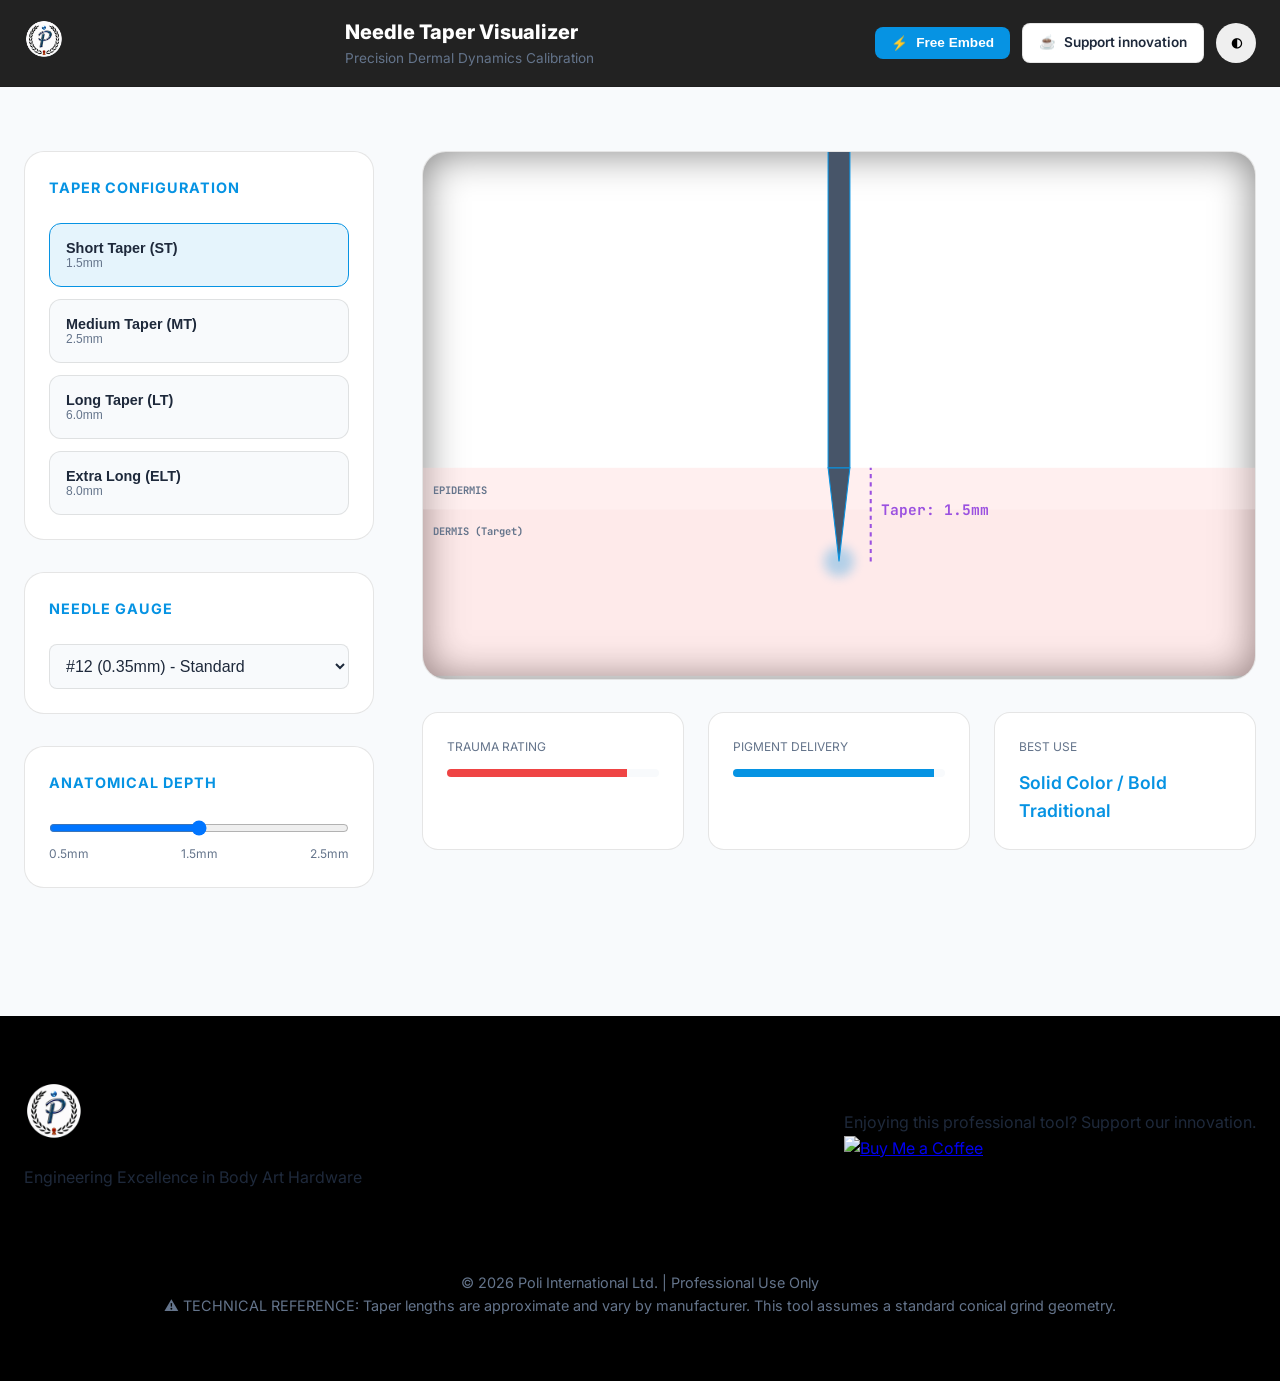
==== index.html @ 3ac4c4e5 "Initialize Needle Taper Visualizer tool" ====
<!DOCTYPE html>
<html lang="en">
<head>
    <meta charset="UTF-8">
    <meta name="viewport" content="width=device-width, initial-scale=1.0">
    <title>Interactive Tattoo Needle Taper Visualizer | Poli International</title>
    <meta name="description" content="Professional needle taper visualizer for tattoo artists. Compare short, medium, and long tapers and understand their impact on dermal tissue.">
    <link rel="stylesheet" href="css/style.css">
    <link rel="preconnect" href="https://fonts.googleapis.com">
    <link rel="preconnect" href="https://fonts.gstatic.com" crossorigin>
    <link href="https://fonts.googleapis.com/css2?family=Inter:wght@400;600;800&family=JetBrains+Mono:wght@400;700&display=swap" rel="stylesheet">
    
    <!-- IFRAME CONTENT HIDER -->
    <script>
    (function() {
        'use strict';
        if (window.self !== window.top) {
            var style = document.createElement('style');
            style.textContent = `
                header, footer, .site-header, .site-footer, .breadcrumb-nav, 
                .tool-discovery-map, .more-tools-section, .feedback-section, 
                .related-tools-section, .geo-summary-block, .share-card, 
                .need-support-card, .explore-all-card, #dark-toggle, 
                .poli-footer, .poli-global-footer, .tool-standard-breadcrumbs,
                .feedback-form-section, .email-section, .geo-authority-block { 
                    display: none !important; 
                    visibility: hidden !important; 
                    height: 0 !important;
                    overflow: hidden !important;
                } 
                body { padding: 0 !important; margin: 0 !important; background: transparent !important; }
            `;
            document.head.appendChild(style);
        }
    })();
    </script>
</head>
<body class="dark-mode">

    <!-- STANDARD HEADER -->
    <header class="site-header">
        <div class="container site-header__container">
            <div class="site-header__logo-container">
                <img src="images/Poli-International-Co.webp" alt="Poli International" class="site-header__logo">
            </div>
            <div class="site-header__title-group">
                <h2 class="site-header__title">Needle Taper Visualizer</h2>
                <p class="site-header__subtitle">Precision Dermal Dynamics Calibration</p>
            </div>
            <div class="site-header__actions">
                <button id="embedBtn" class="btn btn--primary btn--small">
                    <span class="embed-icon">⚡</span>
                    <span class="embed-text">Free Embed</span>
                </button>
                <a href='https://ko-fi.com/patrickkofi' target='_blank' class="btn btn--secondary btn--small kofi-button">
                    <span class="kofi-icon">☕</span>
                    <span class="kofi-text">Support innovation</span>
                </a>
                <button id="darkModeToggle" class="btn btn--icon" aria-label="Toggle dark mode">
                    <span class="dark-mode-icon">◐</span>
                </button>
            </div>
        </div>
    </header>

    <main class="taper-engine">
        <div class="container">
            <div class="taper-layout">
                <!-- Control Panel -->
                <aside class="control-panel">
                    <div class="control-section">
                        <h3>Taper Configuration</h3>
                        <div class="taper-selector">
                            <button class="taper-btn active" data-taper="short">
                                <span class="taper-label">Short Taper (ST)</span>
                                <span class="taper-val">1.5mm</span>
                            </button>
                            <button class="taper-btn" data-taper="medium">
                                <span class="taper-label">Medium Taper (MT)</span>
                                <span class="taper-val">2.5mm</span>
                            </button>
                            <button class="taper-btn" data-taper="long">
                                <span class="taper-label">Long Taper (LT)</span>
                                <span class="taper-val">6.0mm</span>
                            </button>
                            <button class="taper-btn" data-taper="extra">
                                <span class="taper-label">Extra Long (ELT)</span>
                                <span class="taper-val">8.0mm</span>
                            </button>
                        </div>
                    </div>

                    <div class="control-section">
                        <h3>Needle Gauge</h3>
                        <select id="needle-gauge" class="form-select">
                            <option value="0.25">#08 (0.25mm) - Bugpin</option>
                            <option value="0.30">#10 (0.30mm) - Double Zero</option>
                            <option value="0.35" selected>#12 (0.35mm) - Standard</option>
                        </select>
                    </div>

                    <div class="control-section">
                        <h3>Anatomical Depth</h3>
                        <input type="range" id="penetration-depth" min="0.5" max="2.5" step="0.1" value="1.5" class="range-input">
                        <div class="range-labels">
                            <span>0.5mm</span>
                            <span id="depth-val">1.5mm</span>
                            <span>2.5mm</span>
                        </div>
                    </div>
                </aside>

                <!-- Visualization Area -->
                <section class="visualizer-stage">
                    <div class="canvas-container">
                        <svg id="taper-svg" viewBox="0 0 800 500" preserveAspectRatio="xMidYMid meet">
                            <!-- Skin Layers -->
                            <rect class="skin-epidermis" x="0" y="300" width="800" height="40"></rect>
                            <rect class="skin-dermis" x="0" y="340" width="800" height="160"></rect>
                            
                            <text x="10" y="325" class="layer-label">EPIDERMIS</text>
                            <text x="10" y="365" class="layer-label">DERMIS (Target)</text>

                            <!-- Needle Geometry -->
                            <g id="needle-group">
                                <path id="needle-taper" class="needle-outline" d=""></path>
                                <rect id="needle-shaft" class="needle-outline" x="380" y="-500" width="40" height="500"></rect>
                                
                                <!-- Impact Zone -->
                                <circle id="impact-glow" cx="400" cy="300" r="10" class="impact-glow"></circle>
                            </g>

                            <!-- Measurements -->
                            <line id="taper-measure" x1="430" y="0" x2="430" y1="0" y2="0" class="measure-line"></line>
                            <text id="taper-measure-text" x="440" y="0" class="measure-text">Taper: 3.5mm</text>
                        </svg>
                    </div>

                    <div class="analysis-grid">
                        <div class="analysis-card">
                            <span class="analysis-label">Trauma Rating</span>
                            <div class="rating-bar">
                                <div id="trauma-fill" class="rating-fill trauma-high" style="width: 80%"></div>
                            </div>
                            <span id="trauma-text" class="analysis-val">Significant Impact</span>
                        </div>
                        <div class="analysis-card">
                            <span class="analysis-label">Pigment Delivery</span>
                            <div class="rating-bar">
                                <div id="ink-fill" class="rating-fill ink-optimal" style="width: 90%"></div>
                            </div>
                            <span id="ink-text" class="analysis-val">Maximum Saturation</span>
                        </div>
                        <div class="analysis-card">
                            <span class="analysis-label">Best Use</span>
                            <span id="best-use-text" class="analysis-val-text">Solid Color / Traditional</span>
                        </div>
                    </div>
                </section>
            </div>
        </div>
    </main>

    <!-- STANDARD FOOTER -->
    <footer class="site-footer">
        <div class="container">
            <div class="site-footer__content">
                <div class="site-footer__brand">
                    <img src="images/Poli-International-Co.webp" alt="Poli International" class="site-footer__logo">
                    <p class="site-footer__tagline">Engineering Excellence in Body Art Hardware</p>
                </div>
                <div class="site-footer__support">
                    <p class="support-text">Enjoying this professional tool? Support our innovation.</p>
                    <a href="https://ko-fi.com/patrickkofi" target="_blank">
                        <img src="https://storage.ko-fi.com/cdn/kofi6.png?v=6" alt="Buy Me a Coffee" height="50">
                    </a>
                </div>
            </div>
            <div class="site-footer__bottom">
                <p class="copyright">© 2026 Poli International Ltd. | Professional Use Only</p>
                <p class="disclaimer">⚠️ TECHNICAL REFERENCE: Taper lengths are approximate and vary by manufacturer. This tool assumes a standard conical grind geometry.</p>
            </div>
        </div>
    </footer>

    <!-- EMBED MODAL -->
    <div id="embedModal" class="modal" style="display: none;">
        <div class="modal-content">
            <div class="modal-header">
                <h2 class="modal-title">🎁 Use This Tool FREE on Your Website!</h2>
                <span class="modal-close" id="modalClose">&times;</span>
            </div>
            <div class="modal-body">
                <p class="modal-description">Embed this professional needle taper visualizer on your studio site - completely free!</p>

                <div class="modal-section">
                    <h3 class="modal-section-title">📋 Copy Embed Code</h3>
                    <div class="code-container">
                        <textarea id="embedCode" class="embed-code-textarea" readonly></textarea>
                        <button id="copyEmbedCode" class="btn btn--primary btn--small">📋 Copy Code</button>
                    </div>
                </div>

                <div class="modal-section">
                    <h3 class="modal-section-title">💾 Download or Explore</h3>
                    <div class="btn-group">
                        <a href="embed.html" download class="btn btn--secondary">⬇️ Download HTML</a>
                        <a href="https://poliinternational.com/tools" target="_blank" class="btn btn--primary">🔗 More Free Tools</a>
                    </div>
                </div>

                <div class="modal-section">
                    <h3 class="modal-section-title">🔔 Get Notified of New Tools!</h3>
                    <form id="modal-email-form" class="email-form" data-location="modal">
                        <div class="email-input-group">
                            <input type="email" class="email-input" placeholder="Your email address" required>
                            <button type="submit" class="btn btn--primary">Subscribe</button>
                        </div>
                    </form>
                </div>
            </div>
        </div>
    </div>

    <script src="js/database.js"></script>
    <script src="js/main.js"></script>
    <script src="js/common.js"></script>
</body>
</html>
---- css/style.css ----
:root {
    --primary-color: #0693e3;
    --secondary-color: #9b51e0;
    --bg-dark: #0a0a0a;
    --bg-card: #161616;
    --text-primary: #ffffff;
    --text-secondary: #888888;
    --border-color: rgba(255, 255, 255, 0.1);
    --border-radius: 12px;
    --needle-color: #e2e8f0;
}

body.light-mode {
    --bg-dark: #f8fafc;
    --bg-card: #ffffff;
    --text-primary: #1e293b;
    --text-secondary: #64748b;
    --border-color: rgba(0, 0, 0, 0.1);
    --needle-color: #475569;
}

* { box-sizing: border-box; margin: 0; padding: 0; }

body {
    font-family: 'Inter', sans-serif;
    background-color: var(--bg-dark);
    color: var(--text-primary);
    line-height: 1.6;
    transition: all 0.3s;
}

.container { max-width: 1300px; margin: 0 auto; padding: 0 1.5rem; }

/* Header */
.site-header { background: rgba(10, 10, 10, 0.9); backdrop-filter: blur(10px); border-bottom: 1px solid var(--border-color); padding: 1rem 0; position: sticky; top: 0; z-index: 100; }
.site-header__container { display: flex; justify-content: space-between; align-items: center; }
.site-header__logo { height: 40px; }
.site-header__title { font-size: 1.25rem; font-weight: 800; color: #fff; }
.site-header__subtitle { font-size: 0.85rem; color: var(--text-secondary); }
.site-header__actions { display: flex; gap: 0.75rem; align-items: center; }

/* Buttons */
.btn { padding: 0.5rem 1rem; border-radius: 8px; font-weight: 600; cursor: pointer; border: none; display: inline-flex; align-items: center; gap: 0.5rem; transition: all 0.2s; text-decoration: none; }
.btn:hover { transform: translateY(-2px); }
.btn--primary { background: var(--primary-color); color: #fff; }
.btn--secondary { background: var(--bg-card); color: var(--text-primary); border: 1px solid var(--border-color); }
.btn--small { font-size: 0.85rem; }
.btn--icon { width: 40px; height: 40px; justify-content: center; border-radius: 50%; }

/* Taper Layout */
.taper-engine { padding: 4rem 0; }
.taper-layout { display: grid; grid-template-columns: 350px 1fr; gap: 3rem; }

.control-panel { display: flex; flex-direction: column; gap: 2rem; }
.control-section { background: var(--bg-card); padding: 1.5rem; border-radius: 20px; border: 1px solid var(--border-color); }
.control-section h3 { font-size: 0.9rem; text-transform: uppercase; letter-spacing: 1px; color: var(--primary-color); margin-bottom: 1.5rem; }

.taper-selector { display: grid; grid-template-columns: 1fr; gap: 0.75rem; }
.taper-btn { padding: 1rem; background: var(--bg-dark); border: 1px solid var(--border-color); border-radius: 12px; color: var(--text-primary); cursor: pointer; text-align: left; display: flex; flex-direction: column; transition: all 0.2s; }
.taper-btn.active { border-color: var(--primary-color); background: rgba(6, 147, 227, 0.1); }
.taper-label { font-weight: 700; font-size: 0.9rem; }
.taper-val { font-size: 0.75rem; color: var(--text-secondary); }

.form-select { width: 100%; padding: 0.75rem; background: var(--bg-dark); border: 1px solid var(--border-color); border-radius: 8px; color: var(--text-primary); font-size: 1rem; }

.range-input { width: 100%; margin-bottom: 0.5rem; cursor: pointer; }
.range-labels { display: flex; justify-content: space-between; font-size: 0.75rem; color: var(--text-secondary); }

/* Visualizer Stage */
.visualizer-stage { display: flex; flex-direction: column; gap: 2rem; }
.canvas-container { background: var(--bg-card); border-radius: 24px; border: 1px solid var(--border-color); overflow: hidden; position: relative; min-height: 500px; box-shadow: inset 0 0 40px rgba(0,0,0,0.5); }

#taper-svg { width: 100%; height: 100%; }

.skin-epidermis { fill: #fecaca; opacity: 0.3; }
.skin-dermis { fill: #f87171; opacity: 0.15; }
.layer-label { font-family: 'JetBrains Mono', monospace; font-size: 10px; fill: var(--text-secondary); font-weight: 700; }

.needle-outline { fill: var(--needle-color); stroke: var(--primary-color); stroke-width: 1; transition: all 0.5s cubic-bezier(0.4, 0, 0.2, 1); }
.impact-glow { fill: var(--primary-color); opacity: 0.3; filter: blur(5px); }

.measure-line { stroke: var(--secondary-color); stroke-width: 2; stroke-dasharray: 4; }
.measure-text { font-family: 'JetBrains Mono', monospace; font-size: 14px; fill: var(--secondary-color); font-weight: 700; }

/* Analysis Grid */
.analysis-grid { display: grid; grid-template-columns: repeat(3, 1fr); gap: 1.5rem; }
.analysis-card { background: var(--bg-card); padding: 1.5rem; border-radius: 16px; border: 1px solid var(--border-color); }
.analysis-label { display: block; font-size: 0.75rem; text-transform: uppercase; color: var(--text-secondary); margin-bottom: 0.75rem; }
.analysis-val { font-size: 1.25rem; font-weight: 800; color: #fff; }
.analysis-val-text { font-size: 1.1rem; font-weight: 600; color: var(--primary-color); }

.rating-bar { height: 8px; background: var(--bg-dark); border-radius: 4px; overflow: hidden; margin-bottom: 0.5rem; }
.rating-fill { height: 100%; transition: width 0.5s; }
.trauma-low { background: #10b981; }
.trauma-high { background: #ef4444; }
.ink-optimal { background: var(--primary-color); }

/* Footer */
.site-footer { background: #000; padding: 4rem 0; border-top: 1px solid var(--border-color); margin-top: 4rem; }
.site-footer__content { display: flex; justify-content: space-between; align-items: center; flex-wrap: wrap; gap: 2rem; margin-bottom: 3rem; }
.site-footer__logo { height: 60px; margin-bottom: 1rem; }
.site-footer__bottom { text-align: center; border-top: 1px solid var(--border-color); padding-top: 2rem; color: var(--text-secondary); font-size: 0.9rem; }

/* Modal */
.modal { position: fixed; top: 0; left: 0; width: 100%; height: 100%; background: rgba(0,0,0,0.85); display: flex; align-items: center; justify-content: center; z-index: 1000; backdrop-filter: blur(5px); }
.modal-content { background: var(--bg-card); padding: 2.5rem; border-radius: 24px; max-width: 650px; width: 90%; border: 2px solid var(--primary-color); }
.modal-header { display: flex; justify-content: space-between; align-items: center; margin-bottom: 2rem; }
.modal-close { font-size: 3rem; cursor: pointer; color: var(--text-secondary); line-height: 1; }
.code-container { background: #000; padding: 1.5rem; border-radius: 12px; margin: 1.5rem 0; }
.embed-code-textarea { width: 100%; background: transparent; border: none; color: #4ade80; font-family: 'JetBrains Mono', monospace; font-size: 0.85rem; height: 100px; resize: none; }

@media (max-width: 900px) {
    .taper-layout { grid-template-columns: 1fr; }
    .analysis-grid { grid-template-columns: 1fr; }
}
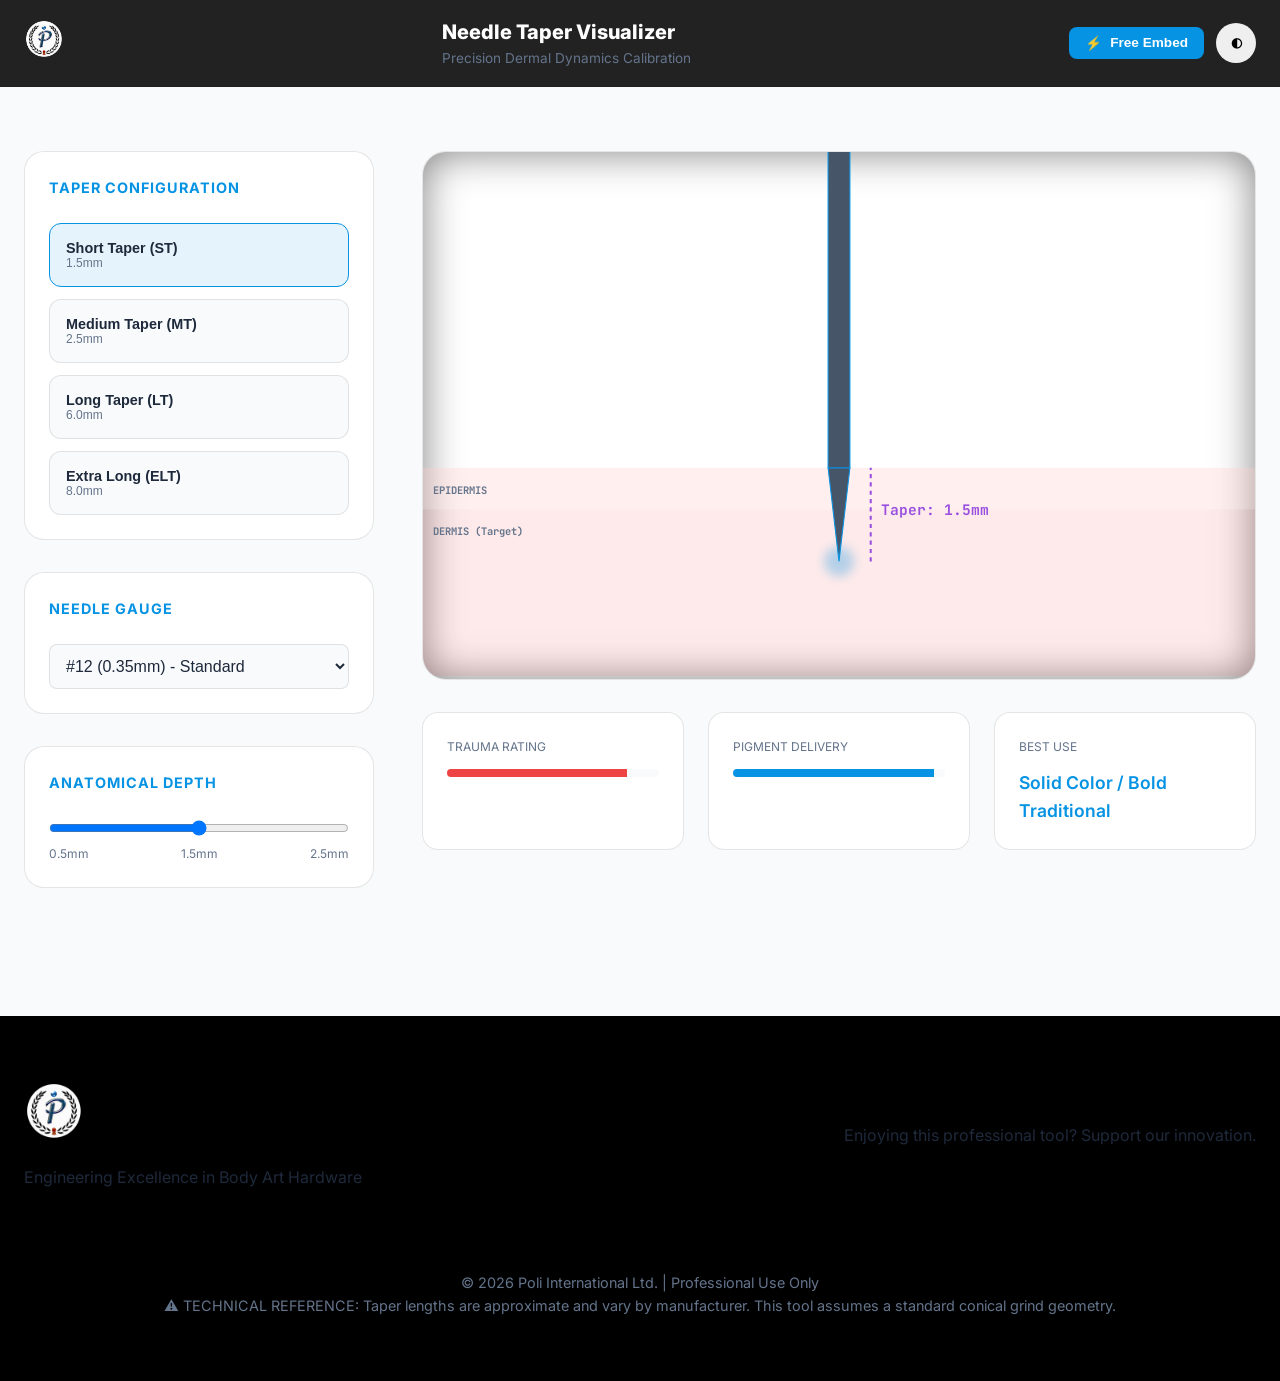
==== commit 0a030177: "remove the donation button from the tool itself A "buy me a coffee" button does not belong inside a " ====
--- a/index.html
+++ b/index.html
@@ -52,10 +52,7 @@
                     <span class="embed-icon">⚡</span>
                     <span class="embed-text">Free Embed</span>
                 </button>
-                <a href='https://ko-fi.com/patrickkofi' target='_blank' class="btn btn--secondary btn--small kofi-button">
-                    <span class="kofi-icon">☕</span>
-                    <span class="kofi-text">Support innovation</span>
-                </a>
+                
                 <button id="darkModeToggle" class="btn btn--icon" aria-label="Toggle dark mode">
                     <span class="dark-mode-icon">◐</span>
                 </button>
@@ -171,9 +168,7 @@
                 </div>
                 <div class="site-footer__support">
                     <p class="support-text">Enjoying this professional tool? Support our innovation.</p>
-                    <a href="https://ko-fi.com/patrickkofi" target="_blank">
-                        <img src="https://storage.ko-fi.com/cdn/kofi6.png?v=6" alt="Buy Me a Coffee" height="50">
-                    </a>
+                    
                 </div>
             </div>
             <div class="site-footer__bottom">
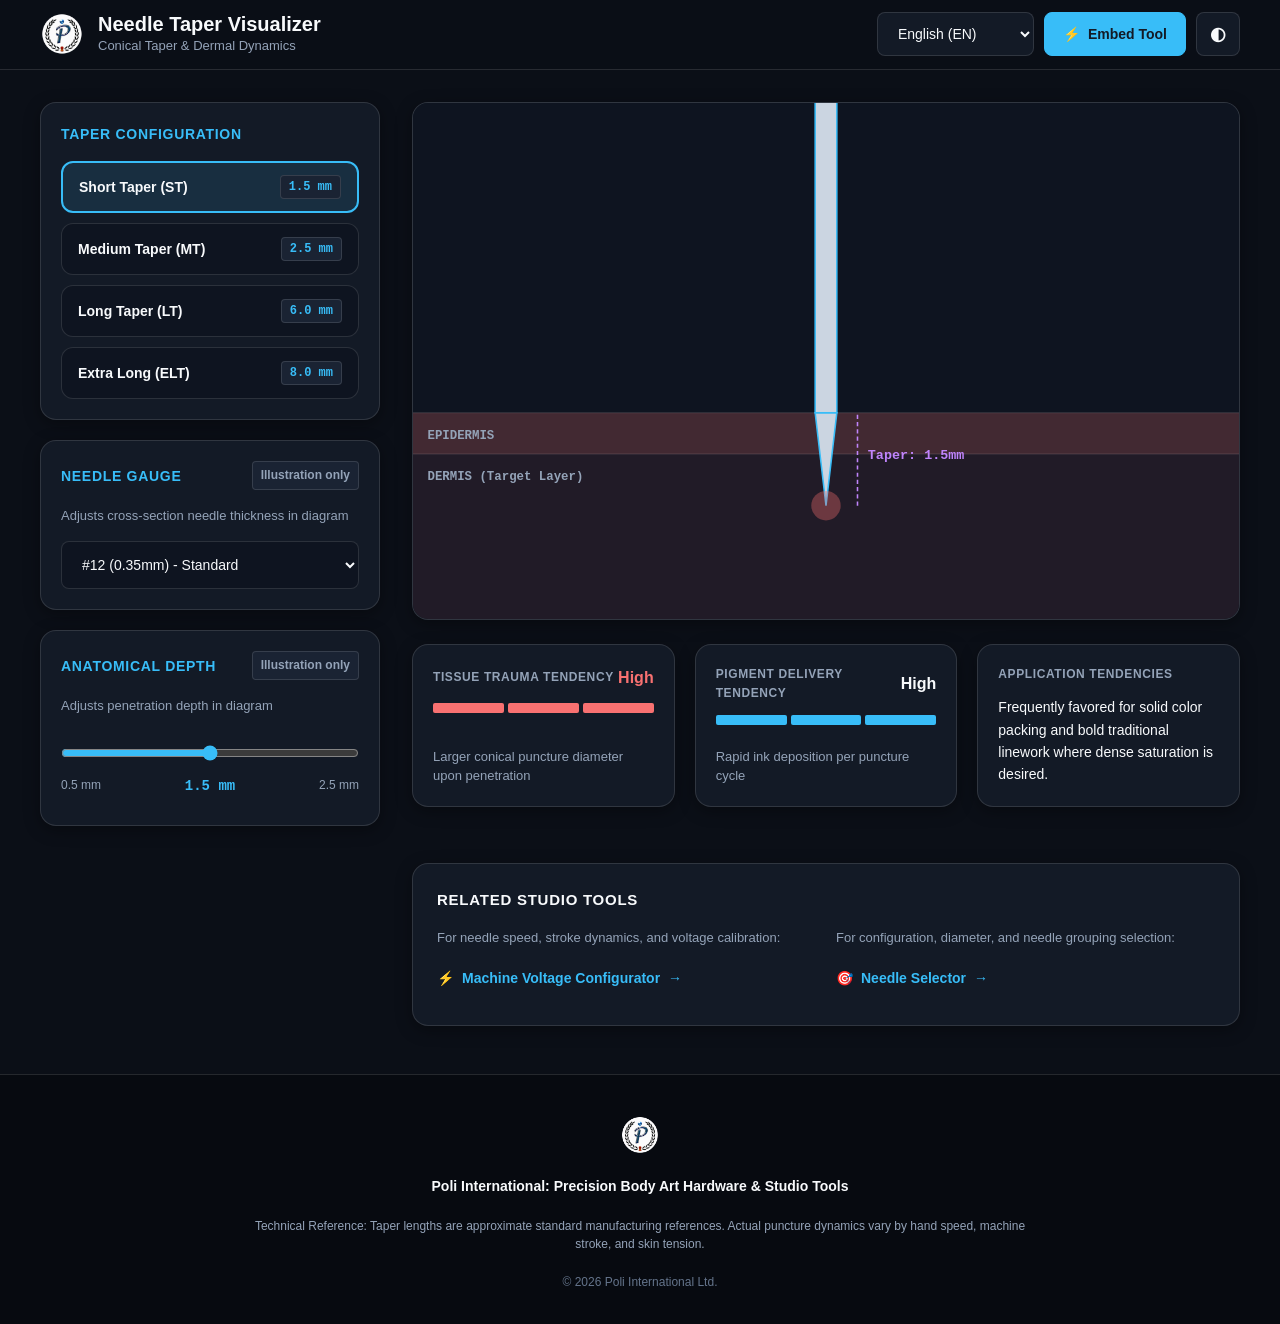
==== commit a5603116: "sync index.html from the live site The website copy of this tool moved on and the repo did not, so a" ====
--- a/index.html
+++ b/index.html
@@ -3,154 +3,270 @@
 <head>
     <meta charset="UTF-8">
     <meta name="viewport" content="width=device-width, initial-scale=1.0">
-    <title>Interactive Tattoo Needle Taper Visualizer | Poli International</title>
-    <meta name="description" content="Professional needle taper visualizer for tattoo artists. Compare short, medium, and long tapers and understand their impact on dermal tissue.">
-    <link rel="stylesheet" href="css/style.css">
-    <link rel="preconnect" href="https://fonts.googleapis.com">
-    <link rel="preconnect" href="https://fonts.gstatic.com" crossorigin>
-    <link href="https://fonts.googleapis.com/css2?family=Inter:wght@400;600;800&family=JetBrains+Mono:wght@400;700&display=swap" rel="stylesheet">
+    <title data-i18n="app.title">Needle Taper Visualizer</title>
+    <meta name="description" content="Interactive needle taper visualizer for tattoo artists to compare taper lengths, penetration depth, dermal layer interaction, and pigment delivery.">
+    <meta property="og:title" content="Needle Taper Visualizer">
+    <meta property="og:description" content="Interactive needle taper visualizer for tattoo artists to compare taper lengths, penetration depth, dermal layer interaction, and pigment delivery.">
+    <meta property="og:type" content="website">
+    <meta name="twitter:card" content="summary_large_image">
+    <link rel="stylesheet" href="./css/style.css">
+    <link rel="manifest" href="./manifest.json">
     
-    <!-- IFRAME CONTENT HIDER -->
+    <!-- IFRAME CONTENT HIDER FOR EMBEDDED CONTEXTS -->
     <script>
     (function() {
         'use strict';
-        if (window.self !== window.top) {
-            var style = document.createElement('style');
-            style.textContent = `
-                header, footer, .site-header, .site-footer, .breadcrumb-nav, 
-                .tool-discovery-map, .more-tools-section, .feedback-section, 
-                .related-tools-section, .geo-summary-block, .share-card, 
-                .need-support-card, .explore-all-card, #dark-toggle, 
-                .poli-footer, .poli-global-footer, .tool-standard-breadcrumbs,
-                .feedback-form-section, .email-section, .geo-authority-block { 
-                    display: none !important; 
-                    visibility: hidden !important; 
-                    height: 0 !important;
-                    overflow: hidden !important;
-                } 
-                body { padding: 0 !important; margin: 0 !important; background: transparent !important; }
-            `;
-            document.head.appendChild(style);
-        }
+        try {
+            var isPoliEmbed = (window.self !== window.top) && 
+                (window.location.search.includes('embed=true') || 
+                 (document.referrer && document.referrer.indexOf('poliinternational.com') !== -1));
+            if (isPoliEmbed) {
+                var style = document.createElement('style');
+                style.textContent = `
+                    header, footer, .site-header, .site-footer, .breadcrumb-nav, 
+                    .tool-discovery-map, .more-tools-section, .feedback-section, 
+                    .related-tools-section, .geo-summary-block, .share-card, 
+                    .need-support-card, .explore-all-card, #dark-toggle, 
+                    .poli-footer, .poli-global-footer, .tool-standard-breadcrumbs,
+                    .feedback-form-section, .email-section, .geo-authority-block { 
+                        display: none !important; 
+                        visibility: hidden !important; 
+                        height: 0 !important;
+                        overflow: hidden !important;
+                    } 
+                    body { padding: 0 !important; margin: 0 !important; background: transparent !important; }
+                `;
+                document.head.appendChild(style);
+            }
+        } catch(e) {}
+    })();
+    </script>
+
+    <!-- Theme handshake with the parent site (poli-theme postMessage) -->
+    <script>
+    (function() {
+        'use strict';
+        try {
+            if (window.self !== window.top) {
+                var applyTheme = function (light) {
+                    var b = document.body;
+                    if (b) {
+                        b.classList.toggle('dark-mode', !light);
+                        b.classList.toggle('light-mode', !!light);
+                    }
+                };
+                window.addEventListener('message', function (e) {
+                    if (e.data && e.data.type === 'poli-theme') {
+                        applyTheme(!!e.data.light);
+                    }
+                });
+            }
+        } catch(e) {}
     })();
     </script>
 </head>
 <body class="dark-mode">
 
-    <!-- STANDARD HEADER -->
-    <header class="site-header">
+    <!-- PRINT-ONLY HEADER -->
+    <header class="print-header" hidden aria-hidden="true">
+        <h1 data-i18n="print.header_title">Needle Taper Visualizer: Technical Reference</h1>
+        <p data-i18n="print.header_subtitle">Poli International: Precision Body Art Hardware &amp; Studio Tools (poliinternational.com)</p>
+    </header>
+
+    <!-- STANDARD SITE HEADER -->
+    <header class="site-header" id="site-header">
         <div class="container site-header__container">
-            <div class="site-header__logo-container">
-                <img src="images/Poli-International-Co.webp" alt="Poli International" class="site-header__logo">
-            </div>
-            <div class="site-header__title-group">
-                <h2 class="site-header__title">Needle Taper Visualizer</h2>
-                <p class="site-header__subtitle">Precision Dermal Dynamics Calibration</p>
-            </div>
+            <div class="site-header__branding">
+                <img src="./images/Poli-International-Co.webp" alt="Poli International" class="site-header__logo" id="site-logo" data-i18n-attr="alt:header.logo_alt">
+                <div class="site-header__title-group">
+                    <h1 class="site-header__title" id="main-title" data-i18n="app.title">Needle Taper Visualizer</h1>
+                    <p class="site-header__subtitle" data-i18n="app.subtitle">Conical Taper &amp; Dermal Dynamics</p>
+                </div>
+            </div>
+            
             <div class="site-header__actions">
-                <button id="embedBtn" class="btn btn--primary btn--small">
-                    <span class="embed-icon">⚡</span>
-                    <span class="embed-text">Free Embed</span>
+                <!-- 7-Language Selector -->
+                <div class="lang-select-wrapper">
+                    <label for="lang-select" class="sr-only" data-i18n="header.language_select">Language Selection</label>
+                    <select id="lang-select" class="lang-select" aria-label="Language Selection" data-i18n-attr="aria-label:header.language_select">
+                        <option value="en" data-i18n="header.lang_en">English (EN)</option>
+                        <option value="es" data-i18n="header.lang_es">Español (ES)</option>
+                        <option value="fr" data-i18n="header.lang_fr">Français (FR)</option>
+                        <option value="de" data-i18n="header.lang_de">Deutsch (DE)</option>
+                        <option value="it" data-i18n="header.lang_it">Italiano (IT)</option>
+                        <option value="pt" data-i18n="header.lang_pt">Português (PT)</option>
+                        <option value="nl" data-i18n="header.lang_nl">Nederlands (NL)</option>
+                    </select>
+                </div>
+
+                <button id="embedBtn" class="btn btn--primary" type="button">
+                    <span aria-hidden="true">⚡</span>
+                    <span data-i18n="header.embed">Embed Tool</span>
                 </button>
                 
-                <button id="darkModeToggle" class="btn btn--icon" aria-label="Toggle dark mode">
-                    <span class="dark-mode-icon">◐</span>
+                <button id="darkModeToggle" class="btn btn--icon btn--secondary" type="button" aria-label="Toggle dark mode" data-i18n-attr="aria-label:header.theme_toggle">
+                    <span class="dark-mode-icon" aria-hidden="true">◐</span>
                 </button>
             </div>
         </div>
     </header>
 
-    <main class="taper-engine">
+    <!-- MAIN ENGINE -->
+    <main class="taper-engine" id="taper-engine">
         <div class="container">
             <div class="taper-layout">
                 <!-- Control Panel -->
-                <aside class="control-panel">
-                    <div class="control-section">
-                        <h3>Taper Configuration</h3>
-                        <div class="taper-selector">
-                            <button class="taper-btn active" data-taper="short">
-                                <span class="taper-label">Short Taper (ST)</span>
-                                <span class="taper-val">1.5mm</span>
+                <aside class="control-panel" id="control-panel" aria-label="Configuration Controls" data-i18n-attr="aria-label:controls.panel_aria">
+                    <!-- Taper Configuration (4 Tapers accurately) -->
+                    <div class="control-card" id="section-taper">
+                        <div class="control-card__header">
+                            <h2 class="control-card__title" data-i18n="controls.taper_title">Taper Configuration</h2>
+                        </div>
+                        <div class="taper-selector-grid" id="taper-selector" role="group" aria-label="Taper Selection" data-i18n-attr="aria-label:controls.taper_select_aria">
+                            <button class="taper-btn active" data-taper="short" type="button" id="btn-taper-short" aria-pressed="true">
+                                <span class="taper-label" data-i18n="controls.short_taper">Short Taper (ST)</span>
+                                <span class="taper-val">1.5 mm</span>
                             </button>
-                            <button class="taper-btn" data-taper="medium">
-                                <span class="taper-label">Medium Taper (MT)</span>
-                                <span class="taper-val">2.5mm</span>
+                            <button class="taper-btn" data-taper="medium" type="button" id="btn-taper-medium" aria-pressed="false">
+                                <span class="taper-label" data-i18n="controls.medium_taper">Medium Taper (MT)</span>
+                                <span class="taper-val">2.5 mm</span>
                             </button>
-                            <button class="taper-btn" data-taper="long">
-                                <span class="taper-label">Long Taper (LT)</span>
-                                <span class="taper-val">6.0mm</span>
+                            <button class="taper-btn" data-taper="long" type="button" id="btn-taper-long" aria-pressed="false">
+                                <span class="taper-label" data-i18n="controls.long_taper">Long Taper (LT)</span>
+                                <span class="taper-val">6.0 mm</span>
                             </button>
-                            <button class="taper-btn" data-taper="extra">
-                                <span class="taper-label">Extra Long (ELT)</span>
-                                <span class="taper-val">8.0mm</span>
+                            <button class="taper-btn" data-taper="extra" type="button" id="btn-taper-extra" aria-pressed="false">
+                                <span class="taper-label" data-i18n="controls.extra_taper">Extra Long (ELT)</span>
+                                <span class="taper-val">8.0 mm</span>
                             </button>
                         </div>
                     </div>
 
-                    <div class="control-section">
-                        <h3>Needle Gauge</h3>
-                        <select id="needle-gauge" class="form-select">
-                            <option value="0.25">#08 (0.25mm) - Bugpin</option>
-                            <option value="0.30">#10 (0.30mm) - Double Zero</option>
-                            <option value="0.35" selected>#12 (0.35mm) - Standard</option>
+                    <!-- Needle Gauge (Clearly Labeled Illustration-Only) -->
+                    <div class="control-card" id="section-gauge">
+                        <div class="control-card__header">
+                            <h2 class="control-card__title" data-i18n="controls.gauge_title">Needle Gauge</h2>
+                            <span class="badge-visual-only" data-i18n="controls.visual_only_badge">Illustration only</span>
+                        </div>
+                        <p class="control-card__desc" data-i18n="controls.gauge_note">Adjusts cross-section needle thickness in diagram</p>
+                        <label for="needle-gauge" class="sr-only" data-i18n="controls.gauge_title">Needle Gauge</label>
+                        <select id="needle-gauge" class="form-select" aria-label="Needle Gauge" data-i18n-attr="aria-label:controls.gauge_title">
+                            <option value="0.25" data-i18n="controls.gauge_08">#08 (0.25mm) - Bugpin</option>
+                            <option value="0.30" data-i18n="controls.gauge_10">#10 (0.30mm) - Double Zero</option>
+                            <option value="0.35" selected data-i18n="controls.gauge_12">#12 (0.35mm) - Standard</option>
                         </select>
                     </div>
 
-                    <div class="control-section">
-                        <h3>Anatomical Depth</h3>
-                        <input type="range" id="penetration-depth" min="0.5" max="2.5" step="0.1" value="1.5" class="range-input">
-                        <div class="range-labels">
-                            <span>0.5mm</span>
-                            <span id="depth-val">1.5mm</span>
-                            <span>2.5mm</span>
+                    <!-- Anatomical Depth (Clearly Labeled Illustration-Only) -->
+                    <div class="control-card" id="section-depth">
+                        <div class="control-card__header">
+                            <h2 class="control-card__title" data-i18n="controls.depth_title">Anatomical Depth</h2>
+                            <span class="badge-visual-only" data-i18n="controls.visual_only_badge">Illustration only</span>
+                        </div>
+                        <p class="control-card__desc" data-i18n="controls.depth_note">Adjusts penetration depth in diagram</p>
+                        <div class="range-container">
+                            <label for="penetration-depth" class="sr-only" data-i18n="controls.depth_title">Anatomical Depth</label>
+                            <input type="range" id="penetration-depth" min="0.5" max="2.5" step="0.1" value="1.5" class="range-input" aria-label="Anatomical penetration depth" data-i18n-attr="aria-label:controls.depth_slider_aria">
+                            <div class="range-labels">
+                                <span>0.5 mm</span>
+                                <span id="depth-val" class="depth-active-display">1.5 mm</span>
+                                <span>2.5 mm</span>
+                            </div>
                         </div>
                     </div>
                 </aside>
 
-                <!-- Visualization Area -->
-                <section class="visualizer-stage">
-                    <div class="canvas-container">
-                        <svg id="taper-svg" viewBox="0 0 800 500" preserveAspectRatio="xMidYMid meet">
-                            <!-- Skin Layers -->
-                            <rect class="skin-epidermis" x="0" y="300" width="800" height="40"></rect>
-                            <rect class="skin-dermis" x="0" y="340" width="800" height="160"></rect>
-                            
-                            <text x="10" y="325" class="layer-label">EPIDERMIS</text>
-                            <text x="10" y="365" class="layer-label">DERMIS (Target)</text>
-
-                            <!-- Needle Geometry -->
-                            <g id="needle-group">
-                                <path id="needle-taper" class="needle-outline" d=""></path>
-                                <rect id="needle-shaft" class="needle-outline" x="380" y="-500" width="40" height="500"></rect>
+                <!-- Visualization Area & Qualitative Analysis -->
+                <section class="visualizer-stage" id="visualizer-stage" aria-label="Visualizer Stage" data-i18n-attr="aria-label:stage.stage_aria">
+                    <!-- SVG Stage -->
+                    <div class="canvas-card" id="canvas-card">
+                        <div class="canvas-wrapper" id="canvas-wrapper">
+                            <svg id="taper-svg" viewBox="0 0 800 500" preserveAspectRatio="xMidYMid meet" role="img" aria-label="Needle taper and dermal layer interaction diagram" data-i18n-attr="aria-label:svg.diagram_aria">
+                                <!-- Skin Strata Layers -->
+                                <rect class="skin-epidermis" x="0" y="300" width="800" height="40"></rect>
+                                <rect class="skin-dermis" x="0" y="340" width="800" height="160"></rect>
                                 
-                                <!-- Impact Zone -->
-                                <circle id="impact-glow" cx="400" cy="300" r="10" class="impact-glow"></circle>
-                            </g>
-
-                            <!-- Measurements -->
-                            <line id="taper-measure" x1="430" y="0" x2="430" y1="0" y2="0" class="measure-line"></line>
-                            <text id="taper-measure-text" x="440" y="0" class="measure-text">Taper: 3.5mm</text>
-                        </svg>
-                    </div>
-
-                    <div class="analysis-grid">
-                        <div class="analysis-card">
-                            <span class="analysis-label">Trauma Rating</span>
-                            <div class="rating-bar">
-                                <div id="trauma-fill" class="rating-fill trauma-high" style="width: 80%"></div>
-                            </div>
-                            <span id="trauma-text" class="analysis-val">Significant Impact</span>
-                        </div>
-                        <div class="analysis-card">
-                            <span class="analysis-label">Pigment Delivery</span>
-                            <div class="rating-bar">
-                                <div id="ink-fill" class="rating-fill ink-optimal" style="width: 90%"></div>
-                            </div>
-                            <span id="ink-text" class="analysis-val">Maximum Saturation</span>
-                        </div>
-                        <div class="analysis-card">
-                            <span class="analysis-label">Best Use</span>
-                            <span id="best-use-text" class="analysis-val-text">Solid Color / Traditional</span>
+                                <line class="layer-line" x1="0" y1="300" x2="800" y2="300"></line>
+                                <line class="layer-line" x1="0" y1="340" x2="800" y2="340"></line>
+                                
+                                <text x="14" y="325" class="layer-label" id="svg-label-epidermis" data-i18n="svg.epidermis">EPIDERMIS</text>
+                                <text x="14" y="365" class="layer-label" id="svg-label-dermis" data-i18n="svg.dermis">DERMIS (Target Layer)</text>
+
+                                <!-- Conical Needle Geometry -->
+                                <g id="needle-group" transform="translate(0, 90)">
+                                    <path id="needle-taper" class="needle-outline" d=""></path>
+                                    <rect id="needle-shaft" class="needle-outline" x="380" y="-1000" width="40" height="1000"></rect>
+                                    
+                                    <!-- Impact Zone -->
+                                    <circle id="impact-glow" cx="400" cy="300" r="14" class="impact-glow impact-high"></circle>
+                                </g>
+
+                                <!-- Taper Dimension Measurement Line -->
+                                <line id="taper-measure" x1="430" y1="0" x2="430" y2="0" class="measure-line"></line>
+                                <text id="taper-measure-text" x="440" y="0" class="measure-text" data-i18n="svg.taper_measure">Taper: 1.5 mm</text>
+                            </svg>
+                        </div>
+                    </div>
+
+                    <!-- Qualitative Analysis Grid (High/Medium/Low Bands) -->
+                    <div class="analysis-grid" id="analysis-grid">
+                        <!-- Trauma Rating Card -->
+                        <div class="analysis-card" id="card-trauma">
+                            <div class="analysis-header">
+                                <span class="analysis-label" data-i18n="analysis.trauma_title">Tissue Trauma Tendency</span>
+                                <span id="trauma-level-text" class="analysis-level text-high" data-i18n="analysis.trauma_level_high">High</span>
+                            </div>
+                            <div id="trauma-band" class="qualitative-meter meter-high" role="progressbar" aria-label="Trauma rating meter" data-i18n-attr="aria-label:analysis.trauma_meter_aria">
+                                <div class="meter-segment"></div>
+                                <div class="meter-segment"></div>
+                                <div class="meter-segment"></div>
+                            </div>
+                            <p id="trauma-desc-text" class="analysis-desc" data-i18n="analysis.trauma_desc_high">Larger conical puncture diameter upon penetration</p>
+                        </div>
+
+                        <!-- Pigment Delivery Card -->
+                        <div class="analysis-card" id="card-pigment">
+                            <div class="analysis-header">
+                                <span class="analysis-label" data-i18n="analysis.ink_title">Pigment Delivery Tendency</span>
+                                <span id="ink-level-text" class="analysis-level" data-i18n="analysis.ink_level_high">High</span>
+                            </div>
+                            <div id="ink-band" class="qualitative-meter meter-ink-high" role="progressbar" aria-label="Pigment delivery meter" data-i18n-attr="aria-label:analysis.ink_meter_aria">
+                                <div class="meter-segment"></div>
+                                <div class="meter-segment"></div>
+                                <div class="meter-segment"></div>
+                            </div>
+                            <p id="ink-desc-text" class="analysis-desc" data-i18n="analysis.ink_desc_high">Rapid ink deposition per puncture cycle</p>
+                        </div>
+
+                        <!-- Application Tendencies Card -->
+                        <div class="analysis-card" id="card-tendency">
+                            <div class="analysis-header">
+                                <span class="analysis-label" data-i18n="analysis.tendency_title">Application Tendencies</span>
+                            </div>
+                            <p id="tendency-text" class="tendency-body" data-i18n="analysis.tendency_short">Frequently favored for solid color packing and bold traditional linework where dense saturation is desired.</p>
+                        </div>
+                    </div>
+
+                    <!-- Related Studio Tools (Voltage & Grouping Links) -->
+                    <div class="related-tools-section" id="related-tools-section">
+                        <h3 class="related-tools-title" data-i18n="related.title">Related Studio Tools</h3>
+                        <div class="related-tools-grid">
+                            <div class="related-tool-item">
+                                <p class="related-tool-text" data-i18n="related.voltage_text">For needle speed, stroke dynamics, and voltage calibration:</p>
+                                <a href="https://poliinternational.com/machine-voltage-configurator/" target="_top" class="related-tool-link">
+                                    <span aria-hidden="true">⚡</span>
+                                    <span data-i18n="related.voltage_link">Machine Voltage Configurator</span>
+                                    <span aria-hidden="true">&rarr;</span>
+                                </a>
+                            </div>
+                            <div class="related-tool-item">
+                                <p class="related-tool-text" data-i18n="related.grouping_text">For configuration, diameter, and needle grouping selection:</p>
+                                <a href="https://poliinternational.com/needle-selector/" target="_top" class="related-tool-link">
+                                    <span aria-hidden="true">🎯</span>
+                                    <span data-i18n="related.grouping_link">Needle Selector</span>
+                                    <span aria-hidden="true">&rarr;</span>
+                                </a>
+                            </div>
                         </div>
                     </div>
                 </section>
@@ -158,67 +274,58 @@
         </div>
     </main>
 
-    <!-- STANDARD FOOTER -->
-    <footer class="site-footer">
+    <!-- PRINT-ONLY FOOTER -->
+    <footer class="print-footer" hidden aria-hidden="true">
+        <p data-i18n="print.footer_text">© 2026 Poli International Ltd.: Conical Taper Technical Reference Guide (poliinternational.com)</p>
+    </footer>
+
+    <!-- STANDARD SITE FOOTER -->
+    <footer class="site-footer" id="site-footer">
         <div class="container">
             <div class="site-footer__content">
-                <div class="site-footer__brand">
-                    <img src="images/Poli-International-Co.webp" alt="Poli International" class="site-footer__logo">
-                    <p class="site-footer__tagline">Engineering Excellence in Body Art Hardware</p>
-                </div>
-                <div class="site-footer__support">
-                    <p class="support-text">Enjoying this professional tool? Support our innovation.</p>
-                    
-                </div>
-            </div>
-            <div class="site-footer__bottom">
-                <p class="copyright">© 2026 Poli International Ltd. | Professional Use Only</p>
-                <p class="disclaimer">⚠️ TECHNICAL REFERENCE: Taper lengths are approximate and vary by manufacturer. This tool assumes a standard conical grind geometry.</p>
+                <img src="./images/Poli-International-Co.webp" alt="Poli International" class="site-footer__logo" data-i18n-attr="alt:footer.logo_alt">
+                <p class="site-footer__tagline" data-i18n="footer.tagline">Poli International: Precision Body Art Hardware &amp; Studio Tools</p>
+                <p class="site-footer__disclaimer" data-i18n="footer.disclaimer">Technical Reference: Taper lengths are approximate standard manufacturing references. Actual puncture dynamics vary by hand speed, machine stroke, and skin tension.</p>
+                <p class="site-footer__copyright" data-i18n="footer.copyright">© 2026 Poli International Ltd.</p>
             </div>
         </div>
     </footer>
 
     <!-- EMBED MODAL -->
-    <div id="embedModal" class="modal" style="display: none;">
-        <div class="modal-content">
+    <div id="embedModal" class="modal" hidden>
+        <div class="modal-content" role="dialog" aria-modal="true" aria-labelledby="modal-title">
             <div class="modal-header">
-                <h2 class="modal-title">🎁 Use This Tool FREE on Your Website!</h2>
-                <span class="modal-close" id="modalClose">&times;</span>
+                <h2 class="modal-title" id="modal-title" data-i18n="modal.title">Embed This Visualizer</h2>
+                <button class="modal-close" id="modalClose" type="button" aria-label="Close" data-i18n-attr="aria-label:modal.close">&times;</button>
             </div>
             <div class="modal-body">
-                <p class="modal-description">Embed this professional needle taper visualizer on your studio site - completely free!</p>
+                <p class="modal-description" data-i18n="modal.desc">Embed this needle taper visualizer on your website or studio portal free of charge.</p>
 
                 <div class="modal-section">
-                    <h3 class="modal-section-title">📋 Copy Embed Code</h3>
+                    <h3 class="modal-section-title" data-i18n="modal.code_label">Embed Code</h3>
                     <div class="code-container">
-                        <textarea id="embedCode" class="embed-code-textarea" readonly></textarea>
-                        <button id="copyEmbedCode" class="btn btn--primary btn--small">📋 Copy Code</button>
-                    </div>
+                        <textarea id="embedCode" class="embed-code-textarea" readonly aria-label="Embed code" data-i18n-attr="aria-label:modal.code_aria"></textarea>
+                    </div>
+                    <button id="copyEmbedCode" class="btn btn--primary" type="button">
+                        <span aria-hidden="true">📋</span>
+                        <span id="copy-btn-text" data-i18n="modal.copy_btn">Copy Code</span>
+                    </button>
                 </div>
 
-                <div class="modal-section">
-                    <h3 class="modal-section-title">💾 Download or Explore</h3>
-                    <div class="btn-group">
-                        <a href="embed.html" download class="btn btn--secondary">⬇️ Download HTML</a>
-                        <a href="https://poliinternational.com/tools" target="_blank" class="btn btn--primary">🔗 More Free Tools</a>
-                    </div>
-                </div>
-
-                <div class="modal-section">
-                    <h3 class="modal-section-title">🔔 Get Notified of New Tools!</h3>
-                    <form id="modal-email-form" class="email-form" data-location="modal">
-                        <div class="email-input-group">
-                            <input type="email" class="email-input" placeholder="Your email address" required>
-                            <button type="submit" class="btn btn--primary">Subscribe</button>
-                        </div>
-                    </form>
+                <div class="modal-section" style="margin-top: 1.5rem;">
+                    <a href="https://poliinternational.com/tools/" target="_top" class="btn btn--secondary" id="more-tools-link">
+                        <span aria-hidden="true">🌐</span>
+                        <span data-i18n="modal.more_tools">Explore More Free Tools</span>
+                    </a>
                 </div>
             </div>
         </div>
     </div>
 
-    <script src="js/database.js"></script>
-    <script src="js/main.js"></script>
-    <script src="js/common.js"></script>
+    <!-- Pinned Scripts in Dependency Order (Zero duplicates, self-contained) -->
+    <script src="./js/i18n.js"></script>
+    <script src="./js/database.js"></script>
+    <script src="./js/main.js"></script>
+    <script src="./js/common.js"></script>
 </body>
 </html>
--- a/css/style.css
+++ b/css/style.css
@@ -1,115 +1,1108 @@
+/* ==========================================================================
+   Needle Taper Visualizer - Production Stylesheet V2
+   Poli International - Precision Body Art Hardware & Studio Tools
+   All colors derived from CSS custom properties with WCAG AA (>= 4.5:1) contrast.
+   ========================================================================== */
+
 :root {
-    --primary-color: #0693e3;
-    --secondary-color: #9b51e0;
-    --bg-dark: #0a0a0a;
-    --bg-card: #161616;
-    --text-primary: #ffffff;
-    --text-secondary: #888888;
-    --border-color: rgba(255, 255, 255, 0.1);
-    --border-radius: 12px;
-    --needle-color: #e2e8f0;
+    /* Base Dark Theme (Default) */
+    --bg-page: #0b0f17;
+    --bg-card: #131a26;
+    --bg-card-subtle: #1a2333;
+    --bg-input: #0e1420;
+    --header-bg: rgba(11, 15, 23, 0.92);
+    --footer-bg: #070a10;
+    
+    --text-primary: #f8fafc;
+    --text-secondary: #94a3b8;
+    --text-muted: #64748b;
+    
+    --border-color: rgba(255, 255, 255, 0.12);
+    --border-focus: #38bdf8;
+    
+    --primary-color: #38bdf8;
+    --primary-hover: #7dd3fc;
+    --primary-bg-subtle: rgba(56, 189, 248, 0.12);
+    
+    --secondary-color: #c084fc;
+    
+    --color-danger: #f87171;
+    --color-danger-bg: rgba(248, 113, 113, 0.16);
+    
+    --color-warning: #fbbf24;
+    --color-warning-bg: rgba(251, 191, 36, 0.16);
+    
+    --color-success: #34d399;
+    --color-success-bg: rgba(52, 211, 153, 0.16);
+    
+    --needle-body: #cbd5e1;
+    --needle-stroke: #38bdf8;
+    
+    --skin-epidermis-bg: rgba(248, 113, 113, 0.22);
+    --skin-dermis-bg: rgba(248, 113, 113, 0.08);
+    --skin-label-color: #94a3b8;
+
+    --radius-sm: 8px;
+    --radius-md: 12px;
+    --radius-lg: 16px;
+    
+    --shadow-card: 0 4px 16px rgba(0, 0, 0, 0.35);
 }
 
 body.light-mode {
-    --bg-dark: #f8fafc;
+    /* Light Theme - WCAG AA Verified */
+    --bg-page: #f8fafc;
     --bg-card: #ffffff;
-    --text-primary: #1e293b;
-    --text-secondary: #64748b;
-    --border-color: rgba(0, 0, 0, 0.1);
-    --needle-color: #475569;
-}
-
-* { box-sizing: border-box; margin: 0; padding: 0; }
+    --bg-card-subtle: #f1f5f9;
+    --bg-input: #ffffff;
+    --header-bg: rgba(255, 255, 255, 0.95);
+    --footer-bg: #e2e8f0;
+    
+    --text-primary: #0f172a;
+    --text-secondary: #334155;
+    --text-muted: #475569;
+    
+    --border-color: rgba(0, 0, 0, 0.14);
+    --border-focus: #0284c7;
+    
+    --primary-color: #0369a1;
+    --primary-hover: #075985;
+    --primary-bg-subtle: rgba(3, 105, 161, 0.08);
+    
+    --secondary-color: #6b21a8;
+    
+    --color-danger: #b91c1c;
+    --color-danger-bg: rgba(185, 28, 28, 0.10);
+    
+    --color-warning: #b45309;
+    --color-warning-bg: rgba(180, 83, 9, 0.10);
+    
+    --color-success: #047857;
+    --color-success-bg: rgba(4, 120, 87, 0.10);
+    
+    --needle-body: #334155;
+    --needle-stroke: #0369a1;
+    
+    --skin-epidermis-bg: rgba(185, 28, 28, 0.14);
+    --skin-dermis-bg: rgba(185, 28, 28, 0.05);
+    --skin-label-color: #475569;
+    
+    --shadow-card: 0 4px 16px rgba(0, 0, 0, 0.06);
+}
+
+/* Reset & Accessibility Standards */
+*, *::before, *::after {
+    box-sizing: border-box;
+    margin: 0;
+    padding: 0;
+}
+
+[hidden] {
+    display: none !important;
+}
+
+.sr-only {
+    position: absolute;
+    width: 1px;
+    height: 1px;
+    padding: 0;
+    margin: -1px;
+    overflow: hidden;
+    clip: rect(0, 0, 0, 0);
+    white-space: nowrap;
+    border: 0;
+}
+
+html {
+    font-size: 16px;
+    -webkit-text-size-adjust: 100%;
+}
 
 body {
-    font-family: 'Inter', sans-serif;
-    background-color: var(--bg-dark);
+    font-family: -apple-system, BlinkMacSystemFont, "Segoe UI", Roboto, Helvetica, Arial, sans-serif;
+    background-color: var(--bg-page);
     color: var(--text-primary);
     line-height: 1.6;
-    transition: all 0.3s;
-}
-
-.container { max-width: 1300px; margin: 0 auto; padding: 0 1.5rem; }
-
-/* Header */
-.site-header { background: rgba(10, 10, 10, 0.9); backdrop-filter: blur(10px); border-bottom: 1px solid var(--border-color); padding: 1rem 0; position: sticky; top: 0; z-index: 100; }
-.site-header__container { display: flex; justify-content: space-between; align-items: center; }
-.site-header__logo { height: 40px; }
-.site-header__title { font-size: 1.25rem; font-weight: 800; color: #fff; }
-.site-header__subtitle { font-size: 0.85rem; color: var(--text-secondary); }
-.site-header__actions { display: flex; gap: 0.75rem; align-items: center; }
-
-/* Buttons */
-.btn { padding: 0.5rem 1rem; border-radius: 8px; font-weight: 600; cursor: pointer; border: none; display: inline-flex; align-items: center; gap: 0.5rem; transition: all 0.2s; text-decoration: none; }
-.btn:hover { transform: translateY(-2px); }
-.btn--primary { background: var(--primary-color); color: #fff; }
-.btn--secondary { background: var(--bg-card); color: var(--text-primary); border: 1px solid var(--border-color); }
-.btn--small { font-size: 0.85rem; }
-.btn--icon { width: 40px; height: 40px; justify-content: center; border-radius: 50%; }
-
-/* Taper Layout */
-.taper-engine { padding: 4rem 0; }
-.taper-layout { display: grid; grid-template-columns: 350px 1fr; gap: 3rem; }
-
-.control-panel { display: flex; flex-direction: column; gap: 2rem; }
-.control-section { background: var(--bg-card); padding: 1.5rem; border-radius: 20px; border: 1px solid var(--border-color); }
-.control-section h3 { font-size: 0.9rem; text-transform: uppercase; letter-spacing: 1px; color: var(--primary-color); margin-bottom: 1.5rem; }
-
-.taper-selector { display: grid; grid-template-columns: 1fr; gap: 0.75rem; }
-.taper-btn { padding: 1rem; background: var(--bg-dark); border: 1px solid var(--border-color); border-radius: 12px; color: var(--text-primary); cursor: pointer; text-align: left; display: flex; flex-direction: column; transition: all 0.2s; }
-.taper-btn.active { border-color: var(--primary-color); background: rgba(6, 147, 227, 0.1); }
-.taper-label { font-weight: 700; font-size: 0.9rem; }
-.taper-val { font-size: 0.75rem; color: var(--text-secondary); }
-
-.form-select { width: 100%; padding: 0.75rem; background: var(--bg-dark); border: 1px solid var(--border-color); border-radius: 8px; color: var(--text-primary); font-size: 1rem; }
-
-.range-input { width: 100%; margin-bottom: 0.5rem; cursor: pointer; }
-.range-labels { display: flex; justify-content: space-between; font-size: 0.75rem; color: var(--text-secondary); }
-
-/* Visualizer Stage */
-.visualizer-stage { display: flex; flex-direction: column; gap: 2rem; }
-.canvas-container { background: var(--bg-card); border-radius: 24px; border: 1px solid var(--border-color); overflow: hidden; position: relative; min-height: 500px; box-shadow: inset 0 0 40px rgba(0,0,0,0.5); }
-
-#taper-svg { width: 100%; height: 100%; }
-
-.skin-epidermis { fill: #fecaca; opacity: 0.3; }
-.skin-dermis { fill: #f87171; opacity: 0.15; }
-.layer-label { font-family: 'JetBrains Mono', monospace; font-size: 10px; fill: var(--text-secondary); font-weight: 700; }
-
-.needle-outline { fill: var(--needle-color); stroke: var(--primary-color); stroke-width: 1; transition: all 0.5s cubic-bezier(0.4, 0, 0.2, 1); }
-.impact-glow { fill: var(--primary-color); opacity: 0.3; filter: blur(5px); }
-
-.measure-line { stroke: var(--secondary-color); stroke-width: 2; stroke-dasharray: 4; }
-.measure-text { font-family: 'JetBrains Mono', monospace; font-size: 14px; fill: var(--secondary-color); font-weight: 700; }
-
-/* Analysis Grid */
-.analysis-grid { display: grid; grid-template-columns: repeat(3, 1fr); gap: 1.5rem; }
-.analysis-card { background: var(--bg-card); padding: 1.5rem; border-radius: 16px; border: 1px solid var(--border-color); }
-.analysis-label { display: block; font-size: 0.75rem; text-transform: uppercase; color: var(--text-secondary); margin-bottom: 0.75rem; }
-.analysis-val { font-size: 1.25rem; font-weight: 800; color: #fff; }
-.analysis-val-text { font-size: 1.1rem; font-weight: 600; color: var(--primary-color); }
-
-.rating-bar { height: 8px; background: var(--bg-dark); border-radius: 4px; overflow: hidden; margin-bottom: 0.5rem; }
-.rating-fill { height: 100%; transition: width 0.5s; }
-.trauma-low { background: #10b981; }
-.trauma-high { background: #ef4444; }
-.ink-optimal { background: var(--primary-color); }
-
-/* Footer */
-.site-footer { background: #000; padding: 4rem 0; border-top: 1px solid var(--border-color); margin-top: 4rem; }
-.site-footer__content { display: flex; justify-content: space-between; align-items: center; flex-wrap: wrap; gap: 2rem; margin-bottom: 3rem; }
-.site-footer__logo { height: 60px; margin-bottom: 1rem; }
-.site-footer__bottom { text-align: center; border-top: 1px solid var(--border-color); padding-top: 2rem; color: var(--text-secondary); font-size: 0.9rem; }
-
-/* Modal */
-.modal { position: fixed; top: 0; left: 0; width: 100%; height: 100%; background: rgba(0,0,0,0.85); display: flex; align-items: center; justify-content: center; z-index: 1000; backdrop-filter: blur(5px); }
-.modal-content { background: var(--bg-card); padding: 2.5rem; border-radius: 24px; max-width: 650px; width: 90%; border: 2px solid var(--primary-color); }
-.modal-header { display: flex; justify-content: space-between; align-items: center; margin-bottom: 2rem; }
-.modal-close { font-size: 3rem; cursor: pointer; color: var(--text-secondary); line-height: 1; }
-.code-container { background: #000; padding: 1.5rem; border-radius: 12px; margin: 1.5rem 0; }
-.embed-code-textarea { width: 100%; background: transparent; border: none; color: #4ade80; font-family: 'JetBrains Mono', monospace; font-size: 0.85rem; height: 100px; resize: none; }
-
-@media (max-width: 900px) {
-    .taper-layout { grid-template-columns: 1fr; }
-    .analysis-grid { grid-template-columns: 1fr; }
-}
+    min-height: 100vh;
+    display: flex;
+    flex-direction: column;
+    overflow-x: hidden;
+    transition: background-color 0.2s ease, color 0.2s ease;
+}
+
+.container {
+    width: 100%;
+    max-width: 1240px;
+    margin: 0 auto;
+    padding: 0 1.25rem;
+}
+
+/* ==========================================================================
+   Header & Navigation
+   ========================================================================== */
+.site-header {
+    background: var(--header-bg);
+    backdrop-filter: blur(8px);
+    border-bottom: 1px solid var(--border-color);
+    padding: 0.75rem 0;
+    position: sticky;
+    top: 0;
+    z-index: 100;
+}
+
+.site-header__container {
+    display: flex;
+    justify-content: space-between;
+    align-items: center;
+    flex-wrap: wrap;
+    gap: 1rem;
+}
+
+.site-header__branding {
+    display: flex;
+    align-items: center;
+    gap: 0.875rem;
+}
+
+.site-header__logo {
+    height: 44px;
+    width: auto;
+    object-fit: contain;
+}
+
+.site-header__title-group {
+    display: flex;
+    flex-direction: column;
+}
+
+.site-header__title {
+    font-size: 1.25rem;
+    font-weight: 700;
+    color: var(--text-primary);
+    line-height: 1.2;
+}
+
+.site-header__subtitle {
+    font-size: 0.8125rem; /* 13px */
+    color: var(--text-secondary);
+}
+
+.site-header__actions {
+    display: flex;
+    align-items: center;
+    gap: 0.625rem;
+}
+
+/* ==========================================================================
+   Buttons & Interactive Controls (Min 44px touch targets)
+   ========================================================================== */
+.btn {
+    display: inline-flex;
+    align-items: center;
+    justify-content: center;
+    gap: 0.5rem;
+    min-height: 44px;
+    padding: 0.625rem 1.125rem;
+    border-radius: var(--radius-sm);
+    font-size: 0.875rem;
+    font-weight: 600;
+    cursor: pointer;
+    text-decoration: none;
+    transition: background-color 0.15s ease, border-color 0.15s ease, transform 0.15s ease;
+    border: 1px solid transparent;
+    touch-action: manipulation;
+}
+
+.btn:focus-visible {
+    outline: 2px solid var(--border-focus);
+    outline-offset: 2px;
+}
+
+.btn--primary {
+    background: var(--primary-color);
+    color: var(--bg-card);
+    border-color: var(--primary-color);
+}
+
+body.light-mode .btn--primary {
+    color: #ffffff;
+}
+
+.btn--primary:hover {
+    background: var(--primary-hover);
+    border-color: var(--primary-hover);
+}
+
+.btn--secondary {
+    background: var(--bg-card);
+    color: var(--text-primary);
+    border-color: var(--border-color);
+}
+
+.btn--secondary:hover {
+    background: var(--bg-card-subtle);
+    border-color: var(--primary-color);
+}
+
+.btn--icon {
+    min-width: 44px;
+    min-height: 44px;
+    padding: 0;
+    border-radius: var(--radius-sm);
+}
+
+.dark-mode-icon {
+    font-size: 1.125rem;
+    line-height: 1;
+}
+
+/* Language Selector */
+.lang-select-wrapper {
+    position: relative;
+    display: inline-flex;
+    align-items: center;
+}
+
+.lang-select {
+    min-height: 44px;
+    padding: 0.5rem 1rem;
+    background: var(--bg-card);
+    color: var(--text-primary);
+    border: 1px solid var(--border-color);
+    border-radius: var(--radius-sm);
+    font-size: 0.875rem;
+    font-weight: 500;
+    cursor: pointer;
+    outline: none;
+    transition: border-color 0.15s ease;
+    touch-action: manipulation;
+}
+
+.lang-select:focus-visible {
+    border-color: var(--border-focus);
+    outline: 2px solid var(--border-focus);
+}
+
+/* ==========================================================================
+   Main Application Layout
+   ========================================================================== */
+.taper-engine {
+    flex: 1;
+    padding: 2rem 0 3rem;
+}
+
+.taper-layout {
+    display: grid;
+    grid-template-columns: 340px 1fr;
+    gap: 2rem;
+    align-items: start;
+}
+
+/* Control Panel */
+.control-panel {
+    display: flex;
+    flex-direction: column;
+    gap: 1.25rem;
+}
+
+.control-card {
+    background: var(--bg-card);
+    border: 1px solid var(--border-color);
+    border-radius: var(--radius-lg);
+    padding: 1.25rem;
+    box-shadow: var(--shadow-card);
+}
+
+.control-card__header {
+    display: flex;
+    justify-content: space-between;
+    align-items: center;
+    margin-bottom: 1rem;
+    gap: 0.5rem;
+}
+
+.control-card__title {
+    font-size: 0.875rem;
+    font-weight: 700;
+    text-transform: uppercase;
+    letter-spacing: 0.05em;
+    color: var(--primary-color);
+}
+
+.badge-visual-only {
+    font-size: 0.75rem; /* 12px smallest */
+    font-weight: 600;
+    padding: 0.25rem 0.5rem;
+    border-radius: 4px;
+    background: var(--bg-card-subtle);
+    color: var(--text-secondary);
+    border: 1px solid var(--border-color);
+    white-space: nowrap;
+}
+
+.control-card__desc {
+    font-size: 0.8125rem; /* 13px */
+    color: var(--text-secondary);
+    margin-bottom: 0.875rem;
+}
+
+/* Taper Selector Grid (All 4 Tapers) */
+.taper-selector-grid {
+    display: flex;
+    flex-direction: column;
+    gap: 0.625rem;
+}
+
+.taper-btn {
+    display: flex;
+    justify-content: space-between;
+    align-items: center;
+    width: 100%;
+    min-height: 52px;
+    padding: 0.75rem 1rem;
+    background: var(--bg-input);
+    border: 1px solid var(--border-color);
+    border-radius: var(--radius-md);
+    color: var(--text-primary);
+    cursor: pointer;
+    text-align: left;
+    transition: border-color 0.15s ease, background-color 0.15s ease;
+    touch-action: manipulation;
+}
+
+.taper-btn:focus-visible {
+    outline: 2px solid var(--border-focus);
+}
+
+.taper-btn:hover {
+    border-color: var(--primary-color);
+    background: var(--bg-card-subtle);
+}
+
+.taper-btn.active {
+    border-color: var(--primary-color);
+    background: var(--primary-bg-subtle);
+    border-width: 2px;
+}
+
+.taper-label {
+    font-size: 0.875rem;
+    font-weight: 600;
+}
+
+.taper-val {
+    font-size: 0.75rem; /* 12px */
+    font-weight: 700;
+    font-family: ui-monospace, SFMono-Regular, Menlo, Monaco, Consolas, monospace;
+    color: var(--primary-color);
+    background: var(--bg-card-subtle);
+    padding: 0.25rem 0.5rem;
+    border-radius: 4px;
+    border: 1px solid var(--border-color);
+}
+
+/* Form Select & Sliders */
+.form-select {
+    width: 100%;
+    min-height: 48px;
+    padding: 0.75rem 1rem;
+    background: var(--bg-input);
+    border: 1px solid var(--border-color);
+    border-radius: var(--radius-sm);
+    color: var(--text-primary);
+    font-size: 0.875rem;
+    outline: none;
+    cursor: pointer;
+    touch-action: manipulation;
+}
+
+.form-select:focus-visible {
+    border-color: var(--border-focus);
+    outline: 2px solid var(--border-focus);
+}
+
+.range-container {
+    padding: 0.5rem 0;
+}
+
+.range-input {
+    width: 100%;
+    height: 8px;
+    border-radius: 4px;
+    background: var(--bg-card-subtle);
+    outline: none;
+    cursor: pointer;
+    touch-action: manipulation;
+    accent-color: var(--primary-color);
+}
+
+.range-labels {
+    display: flex;
+    justify-content: space-between;
+    align-items: center;
+    margin-top: 0.625rem;
+    font-size: 0.75rem; /* 12px */
+    color: var(--text-secondary);
+}
+
+.depth-active-display {
+    font-size: 0.875rem;
+    font-weight: 700;
+    color: var(--primary-color);
+    font-family: ui-monospace, SFMono-Regular, Menlo, Monaco, Consolas, monospace;
+}
+
+/* ==========================================================================
+   Visualizer Stage (SVG Diagram)
+   ========================================================================== */
+.visualizer-stage {
+    display: flex;
+    flex-direction: column;
+    gap: 1.5rem;
+}
+
+.canvas-card {
+    background: var(--bg-card);
+    border: 1px solid var(--border-color);
+    border-radius: var(--radius-lg);
+    overflow: hidden;
+    box-shadow: var(--shadow-card);
+}
+
+.canvas-wrapper {
+    position: relative;
+    width: 100%;
+    aspect-ratio: 800 / 500;
+    min-height: 280px;
+    max-height: 520px;
+    background: var(--bg-input);
+}
+
+#taper-svg {
+    width: 100%;
+    height: 100%;
+    display: block;
+}
+
+/* SVG Dermal Cross Section Styling */
+.skin-epidermis {
+    fill: var(--skin-epidermis-bg);
+}
+
+.skin-dermis {
+    fill: var(--skin-dermis-bg);
+}
+
+.layer-line {
+    stroke: var(--border-color);
+    stroke-width: 1;
+}
+
+.layer-label {
+    font-family: ui-monospace, SFMono-Regular, Menlo, Monaco, Consolas, monospace;
+    font-size: 12px; /* Smallest font size */
+    font-weight: 700;
+    fill: var(--skin-label-color);
+}
+
+.needle-outline {
+    fill: var(--needle-body);
+    stroke: var(--needle-stroke);
+    stroke-width: 1.5;
+    transition: d 0.25s ease, transform 0.25s ease;
+}
+
+.impact-glow {
+    transition: r 0.25s ease, fill 0.25s ease, opacity 0.25s ease;
+}
+
+.impact-glow.impact-high {
+    fill: var(--color-danger);
+    opacity: 0.35;
+}
+
+.impact-glow.impact-medium {
+    fill: var(--color-warning);
+    opacity: 0.3;
+}
+
+.impact-glow.impact-low {
+    fill: var(--color-success);
+    opacity: 0.25;
+}
+
+.measure-line {
+    stroke: var(--secondary-color);
+    stroke-width: 1.5;
+    stroke-dasharray: 4 3;
+}
+
+.measure-text {
+    font-family: ui-monospace, SFMono-Regular, Menlo, Monaco, Consolas, monospace;
+    font-size: 13px;
+    font-weight: 700;
+    fill: var(--secondary-color);
+}
+
+/* ==========================================================================
+   Qualitative Analysis Grid (No Invented Percentages)
+   ========================================================================== */
+.analysis-grid {
+    display: grid;
+    grid-template-columns: repeat(3, 1fr);
+    gap: 1.25rem;
+}
+
+.analysis-card {
+    background: var(--bg-card);
+    border: 1px solid var(--border-color);
+    border-radius: var(--radius-lg);
+    padding: 1.25rem;
+    box-shadow: var(--shadow-card);
+    display: flex;
+    flex-direction: column;
+}
+
+.analysis-header {
+    display: flex;
+    justify-content: space-between;
+    align-items: center;
+    margin-bottom: 0.75rem;
+}
+
+.analysis-label {
+    font-size: 0.75rem; /* 12px */
+    font-weight: 700;
+    text-transform: uppercase;
+    letter-spacing: 0.05em;
+    color: var(--text-secondary);
+}
+
+.analysis-level {
+    font-size: 1rem;
+    font-weight: 700;
+}
+
+/* Qualitative Meter (3 Segments: Low, Medium, High) */
+.qualitative-meter {
+    display: grid;
+    grid-template-columns: repeat(3, 1fr);
+    gap: 4px;
+    height: 10px;
+    margin-bottom: 0.875rem;
+}
+
+.meter-segment {
+    background: var(--bg-card-subtle);
+    border-radius: 2px;
+    transition: background-color 0.25s ease;
+}
+
+/* Color matches reading: Low = Green, Medium = Amber, High = Red */
+.meter-low .meter-segment:nth-child(1) {
+    background: var(--color-success);
+}
+
+.meter-medium .meter-segment:nth-child(1),
+.meter-medium .meter-segment:nth-child(2) {
+    background: var(--color-warning);
+}
+
+.meter-high .meter-segment:nth-child(1),
+.meter-high .meter-segment:nth-child(2),
+.meter-high .meter-segment:nth-child(3) {
+    background: var(--color-danger);
+}
+
+/* Text coloring corresponding to reading */
+.text-low {
+    color: var(--color-success);
+}
+
+.text-medium {
+    color: var(--color-warning);
+}
+
+.text-high {
+    color: var(--color-danger);
+}
+
+/* Pigment Delivery Meter */
+.meter-ink-low .meter-segment:nth-child(1) {
+    background: var(--primary-color);
+}
+
+.meter-ink-medium .meter-segment:nth-child(1),
+.meter-ink-medium .meter-segment:nth-child(2) {
+    background: var(--primary-color);
+}
+
+.meter-ink-high .meter-segment:nth-child(1),
+.meter-ink-high .meter-segment:nth-child(2),
+.meter-ink-high .meter-segment:nth-child(3) {
+    background: var(--primary-color);
+}
+
+.analysis-desc {
+    font-size: 0.8125rem; /* 13px */
+    color: var(--text-secondary);
+    line-height: 1.5;
+    margin-top: auto;
+}
+
+.tendency-body {
+    font-size: 0.875rem;
+    color: var(--text-primary);
+    line-height: 1.6;
+}
+
+/* ==========================================================================
+   Related Tools Section (Poli International Ecosystem Links)
+   ========================================================================== */
+.related-tools-section {
+    margin-top: 2rem;
+    background: var(--bg-card);
+    border: 1px solid var(--border-color);
+    border-radius: var(--radius-lg);
+    padding: 1.5rem;
+    box-shadow: var(--shadow-card);
+}
+
+.related-tools-title {
+    font-size: 0.9375rem;
+    font-weight: 700;
+    color: var(--text-primary);
+    margin-bottom: 1rem;
+    text-transform: uppercase;
+    letter-spacing: 0.05em;
+}
+
+.related-tools-grid {
+    display: grid;
+    grid-template-columns: repeat(2, 1fr);
+    gap: 1.25rem;
+}
+
+.related-tool-item {
+    display: flex;
+    flex-direction: column;
+    gap: 0.5rem;
+}
+
+.related-tool-text {
+    font-size: 0.8125rem; /* 13px */
+    color: var(--text-secondary);
+}
+
+.related-tool-link {
+    display: inline-flex;
+    align-items: center;
+    gap: 0.5rem;
+    font-size: 0.875rem;
+    font-weight: 600;
+    color: var(--primary-color);
+    text-decoration: none;
+    min-height: 44px;
+    touch-action: manipulation;
+}
+
+.related-tool-link:hover {
+    text-decoration: underline;
+    color: var(--primary-hover);
+}
+
+/* ==========================================================================
+   Footer
+   ========================================================================== */
+.site-footer {
+    background: var(--footer-bg);
+    border-top: 1px solid var(--border-color);
+    padding: 2.5rem 0 2rem;
+    margin-top: auto;
+}
+
+.site-footer__content {
+    display: flex;
+    flex-direction: column;
+    gap: 1.25rem;
+    text-align: center;
+    align-items: center;
+}
+
+.site-footer__logo {
+    height: 40px;
+    width: auto;
+}
+
+.site-footer__tagline {
+    font-size: 0.875rem;
+    font-weight: 600;
+    color: var(--text-primary);
+}
+
+.site-footer__disclaimer {
+    font-size: 0.75rem; /* 12px */
+    color: var(--text-secondary);
+    max-width: 800px;
+    line-height: 1.5;
+}
+
+.site-footer__copyright {
+    font-size: 0.75rem; /* 12px */
+    color: var(--text-muted);
+}
+
+/* ==========================================================================
+   Embed Modal
+   ========================================================================== */
+.modal {
+    position: fixed;
+    top: 0;
+    left: 0;
+    width: 100%;
+    height: 100%;
+    background: rgba(0, 0, 0, 0.8);
+    display: flex;
+    align-items: center;
+    justify-content: center;
+    z-index: 1000;
+    padding: 1rem;
+    backdrop-filter: blur(4px);
+}
+
+.modal-content {
+    background: var(--bg-card);
+    border: 1px solid var(--border-color);
+    border-radius: var(--radius-lg);
+    max-width: 600px;
+    width: 100%;
+    padding: 2rem;
+    box-shadow: 0 12px 36px rgba(0, 0, 0, 0.5);
+}
+
+.modal-header {
+    display: flex;
+    justify-content: space-between;
+    align-items: center;
+    margin-bottom: 1.25rem;
+}
+
+.modal-title {
+    font-size: 1.25rem;
+    font-weight: 700;
+    color: var(--text-primary);
+}
+
+.modal-close {
+    display: inline-flex;
+    align-items: center;
+    justify-content: center;
+    min-width: 44px;
+    min-height: 44px;
+    font-size: 1.75rem;
+    color: var(--text-secondary);
+    background: transparent;
+    border: none;
+    cursor: pointer;
+    line-height: 1;
+    border-radius: var(--radius-sm);
+}
+
+.modal-close:hover {
+    color: var(--text-primary);
+}
+
+.modal-description {
+    font-size: 0.875rem;
+    color: var(--text-secondary);
+    margin-bottom: 1.5rem;
+}
+
+.modal-section-title {
+    font-size: 0.8125rem;
+    font-weight: 700;
+    text-transform: uppercase;
+    color: var(--primary-color);
+    margin-bottom: 0.5rem;
+}
+
+.code-container {
+    background: var(--bg-input);
+    border: 1px solid var(--border-color);
+    border-radius: var(--radius-sm);
+    padding: 1rem;
+    margin-bottom: 1.5rem;
+}
+
+.embed-code-textarea {
+    width: 100%;
+    min-height: 80px;
+    background: transparent;
+    border: none;
+    color: var(--primary-color);
+    font-family: ui-monospace, SFMono-Regular, Menlo, Monaco, Consolas, monospace;
+    font-size: 0.8125rem;
+    resize: none;
+    outline: none;
+}
+
+/* ==========================================================================
+   Responsive Breakpoints & 360px Mobile Support
+   ========================================================================== */
+@media (max-width: 960px) {
+    .taper-layout {
+        grid-template-columns: 1fr;
+        gap: 1.5rem;
+    }
+    
+    .analysis-grid {
+        grid-template-columns: 1fr;
+    }
+    
+    .related-tools-grid {
+        grid-template-columns: 1fr;
+    }
+}
+
+@media (max-width: 600px) {
+    .container {
+        padding: 0 0.875rem; /* Compact padding for small screens */
+    }
+    
+    .site-header__container {
+        flex-direction: column;
+        align-items: flex-start;
+        gap: 0.75rem;
+    }
+    
+    .site-header__actions {
+        width: 100%;
+        justify-content: space-between;
+    }
+    
+    .lang-select {
+        flex: 1;
+    }
+    
+    .modal-content {
+        padding: 1.25rem;
+    }
+}
+
+/* Specific 360px view guarantees: zero horizontal overflow, comfortable targets */
+@media (max-width: 360px) {
+    .container {
+        padding: 0 0.625rem;
+    }
+    
+    .site-header__logo {
+        height: 36px;
+    }
+    
+    .site-header__title {
+        font-size: 1.125rem;
+    }
+    
+    .control-card {
+        padding: 1rem;
+    }
+    
+    .analysis-card {
+        padding: 1rem;
+    }
+}
+
+/* ==========================================================================
+   Print Stylesheet (@media print)
+   Single page, high-contrast, zero ink-heavy fills, no navigation/inputs
+   ========================================================================== */
+@media print {
+    @page {
+        size: portrait;
+        margin: 10mm;
+    }
+
+    body {
+        background: #ffffff !important;
+        color: #000000 !important;
+        font-size: 11pt;
+        line-height: 1.35;
+    }
+
+    /* Hide digital-only chrome */
+    .site-header,
+    .site-footer,
+    .control-card:not(#section-taper),
+    .badge-visual-only,
+    .btn,
+    .lang-select-wrapper,
+    .modal,
+    .related-tools-section {
+        display: none !important;
+    }
+
+    .taper-engine {
+        padding: 0 !important;
+    }
+
+    .container {
+        max-width: 100% !important;
+        padding: 0 !important;
+    }
+
+    /* Print Header */
+    .print-header {
+        display: block !important;
+        border-bottom: 2pt solid #000000;
+        padding-bottom: 8pt;
+        margin-bottom: 12pt;
+    }
+
+    .print-header h1 {
+        font-size: 16pt;
+        font-weight: bold;
+        color: #000000;
+    }
+
+    .print-header p {
+        font-size: 9pt;
+        color: #444444;
+    }
+
+    .taper-layout {
+        display: block !important;
+    }
+
+    /* Taper Configuration on Print */
+    .control-card#section-taper {
+        background: transparent !important;
+        border: 1pt solid #cccccc !important;
+        box-shadow: none !important;
+        padding: 8pt !important;
+        margin-bottom: 10pt !important;
+        page-break-inside: avoid;
+    }
+
+    .taper-selector-grid {
+        display: grid !important;
+        grid-template-columns: repeat(4, 1fr) !important;
+        gap: 6pt !important;
+    }
+
+    .taper-btn {
+        background: #f8fafc !important;
+        border: 1pt solid #cccccc !important;
+        color: #000000 !important;
+        padding: 4pt 6pt !important;
+        min-height: auto !important;
+    }
+
+    .taper-btn.active {
+        border: 2pt solid #000000 !important;
+        background: #e2e8f0 !important;
+        font-weight: bold;
+    }
+
+    /* SVG Diagram on Print */
+    .canvas-card {
+        background: #ffffff !important;
+        border: 1pt solid #cccccc !important;
+        box-shadow: none !important;
+        page-break-inside: avoid;
+        margin-bottom: 10pt !important;
+    }
+
+    .canvas-wrapper {
+        background: #ffffff !important;
+        max-height: 240px !important;
+    }
+
+    .skin-epidermis {
+        fill: #e5e5e5 !important;
+    }
+
+    .skin-dermis {
+        fill: #f5f5f5 !important;
+    }
+
+    .needle-outline {
+        fill: #333333 !important;
+        stroke: #000000 !important;
+    }
+
+    .layer-label, .measure-text {
+        fill: #000000 !important;
+    }
+
+    .measure-line {
+        stroke: #000000 !important;
+    }
+
+    .impact-glow {
+        opacity: 0 !important;
+    }
+
+    /* Analysis Grid on Print */
+    .analysis-grid {
+        display: grid !important;
+        grid-template-columns: repeat(3, 1fr) !important;
+        gap: 8pt !important;
+        page-break-inside: avoid;
+    }
+
+    .analysis-card {
+        background: #ffffff !important;
+        border: 1pt solid #cccccc !important;
+        box-shadow: none !important;
+        padding: 8pt !important;
+    }
+
+    .analysis-label {
+        color: #444444 !important;
+        font-size: 8pt !important;
+    }
+
+    .analysis-level {
+        color: #000000 !important;
+        font-size: 10pt !important;
+    }
+
+    .qualitative-meter {
+        height: 6pt !important;
+    }
+
+    .meter-segment {
+        background: #e5e5e5 !important;
+        border: 0.5pt solid #888888;
+    }
+
+    .meter-low .meter-segment:nth-child(1),
+    .meter-medium .meter-segment:nth-child(1),
+    .meter-medium .meter-segment:nth-child(2),
+    .meter-high .meter-segment:nth-child(1),
+    .meter-high .meter-segment:nth-child(2),
+    .meter-high .meter-segment:nth-child(3),
+    .meter-ink-low .meter-segment:nth-child(1),
+    .meter-ink-medium .meter-segment:nth-child(1),
+    .meter-ink-medium .meter-segment:nth-child(2),
+    .meter-ink-high .meter-segment:nth-child(1),
+    .meter-ink-high .meter-segment:nth-child(2),
+    .meter-ink-high .meter-segment:nth-child(3) {
+        background: #555555 !important;
+    }
+
+    .analysis-desc, .tendency-body {
+        color: #222222 !important;
+        font-size: 8pt !important;
+    }
+
+    .print-footer {
+        display: block !important;
+        margin-top: 12pt;
+        border-top: 1pt solid #cccccc;
+        padding-top: 6pt;
+        font-size: 8pt;
+        color: #555555;
+        text-align: center;
+    }
+}
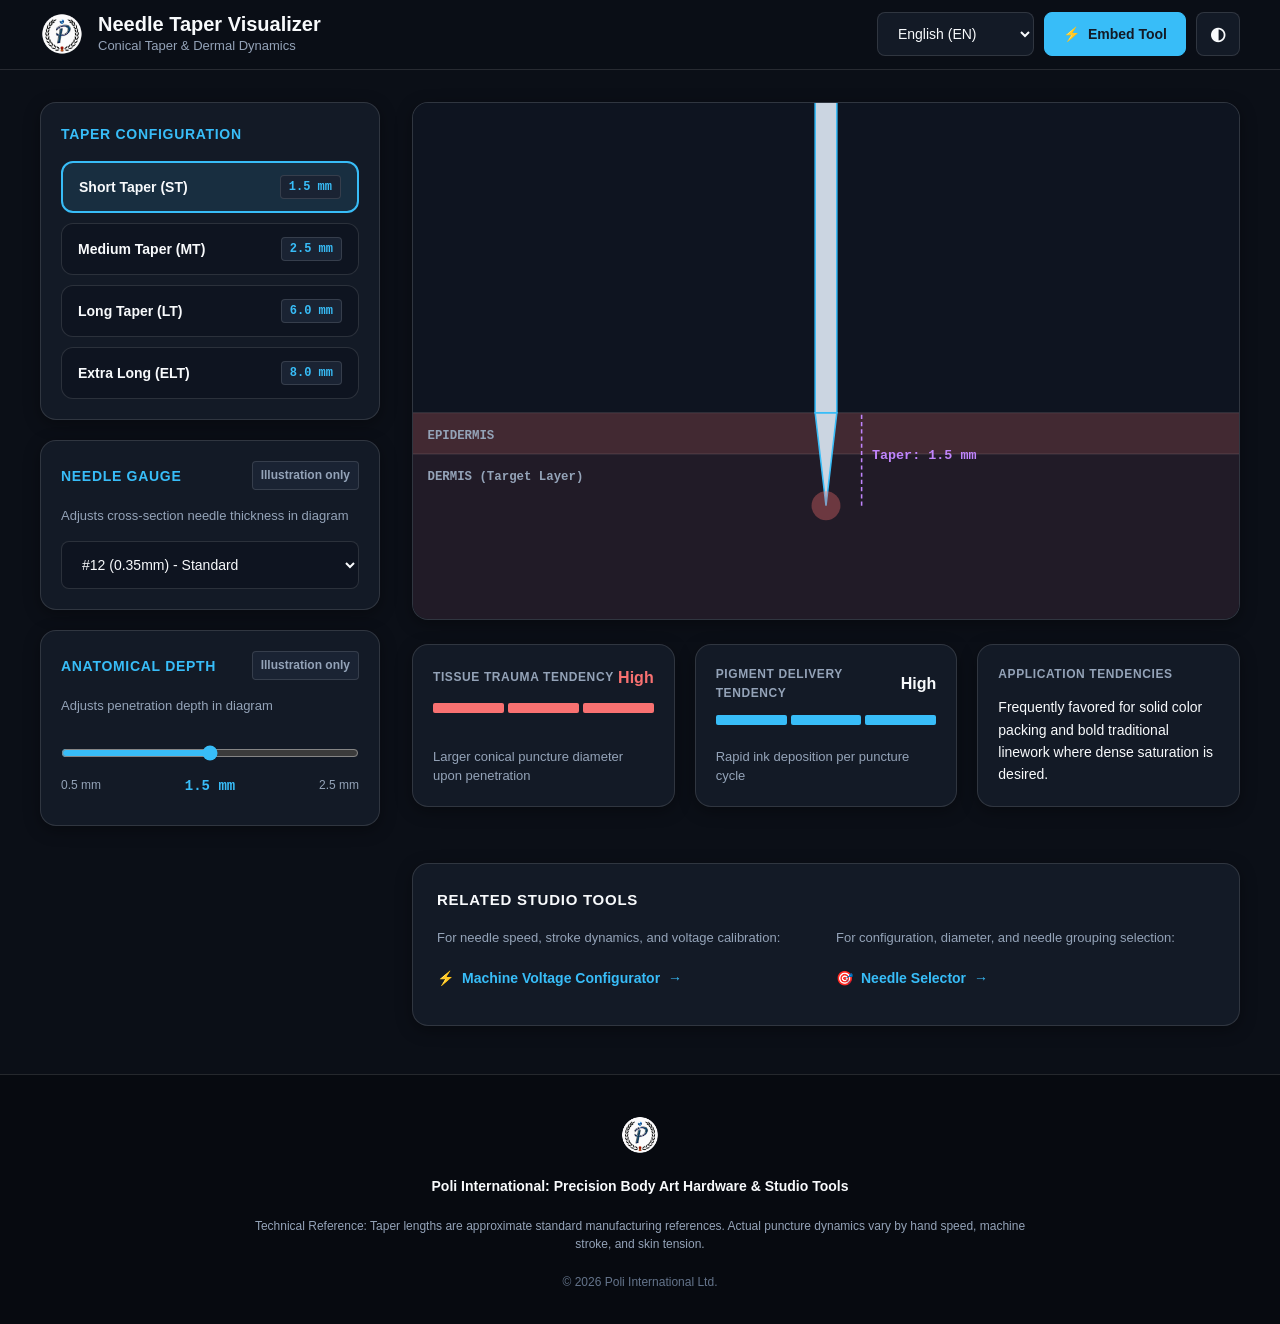
==== commit 40010026: "sync index.html from the live site The website copy of this tool moved on and the repo did not, so a" ====
--- a/index.html
+++ b/index.html
@@ -95,6 +95,7 @@
                         <option value="de" data-i18n="header.lang_de">Deutsch (DE)</option>
                         <option value="it" data-i18n="header.lang_it">Italiano (IT)</option>
                         <option value="pt" data-i18n="header.lang_pt">Português (PT)</option>
+                        <option value="th">ไทย (TH)</option>
                         <option value="nl" data-i18n="header.lang_nl">Nederlands (NL)</option>
                     </select>
                 </div>
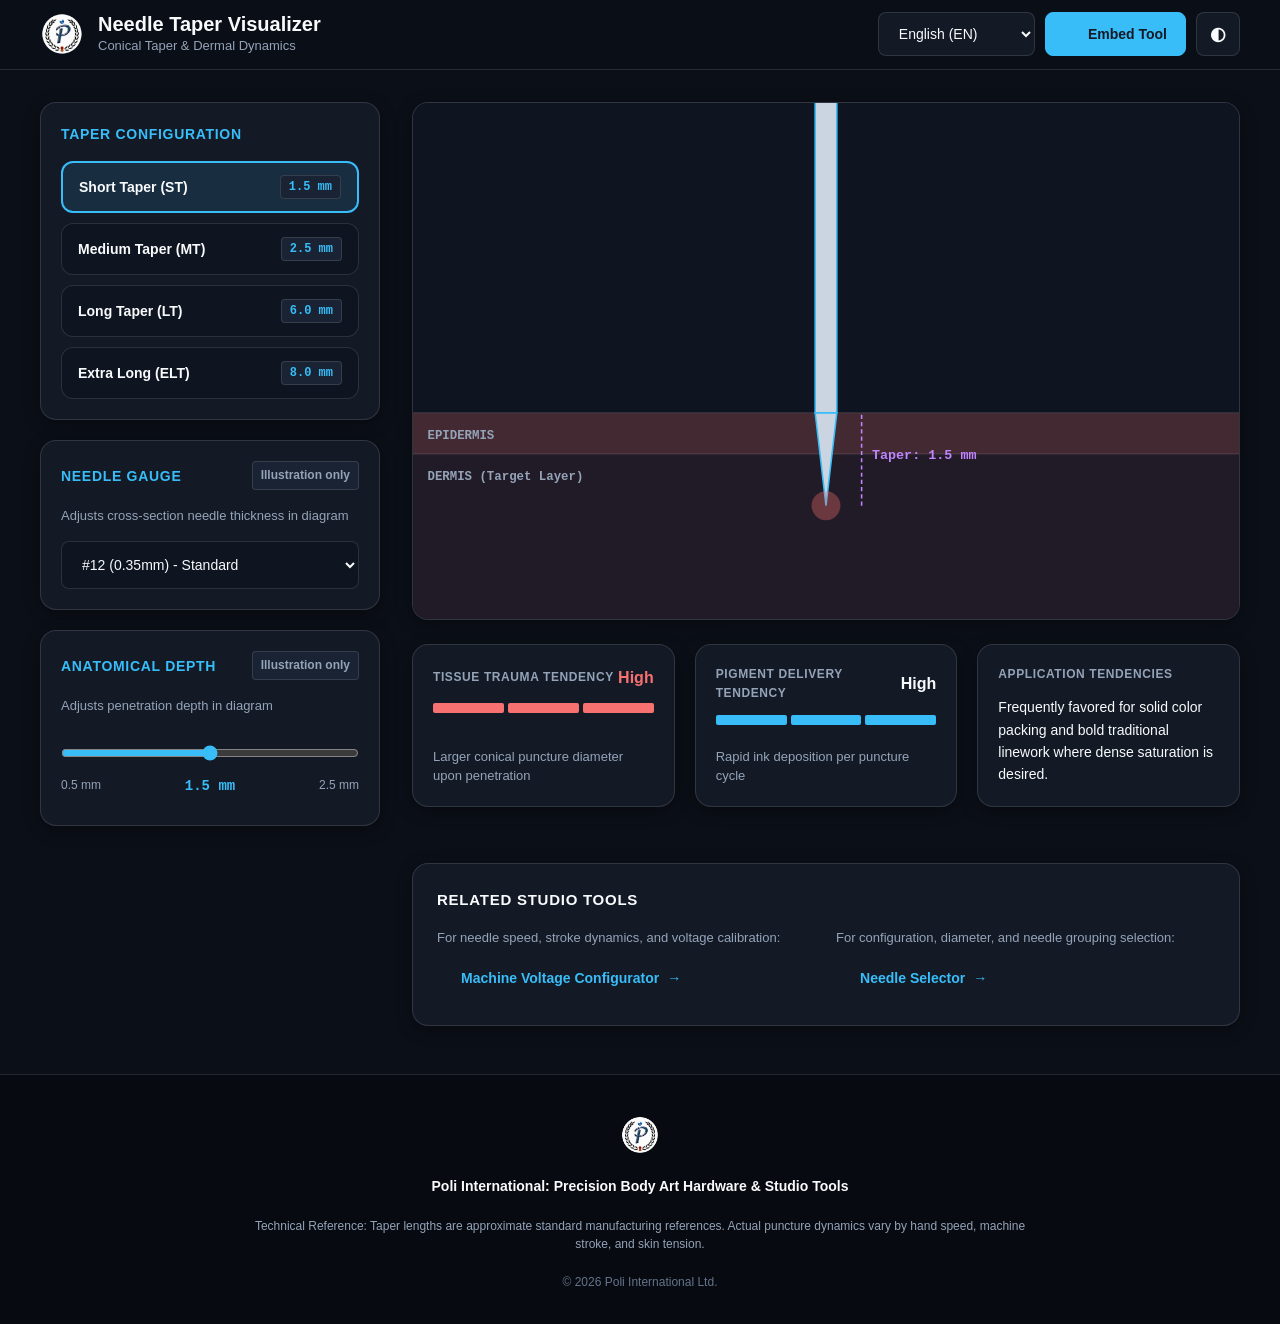
==== commit e02be810: "sync index.html from the live site The website copy of this tool moved on and the repo did not, so a" ====
--- a/index.html
+++ b/index.html
@@ -101,7 +101,7 @@
                 </div>
 
                 <button id="embedBtn" class="btn btn--primary" type="button">
-                    <span aria-hidden="true">⚡</span>
+                    <span aria-hidden="true"><svg class=ti-i width=1.15em height=1.15em aria-hidden=true style=vertical-align:-.18em;flex:none><use href=../shared/icons.svg#i-bolt></use></svg></span>
                     <span data-i18n="header.embed">Embed Tool</span>
                 </button>
                 
@@ -255,7 +255,7 @@
                             <div class="related-tool-item">
                                 <p class="related-tool-text" data-i18n="related.voltage_text">For needle speed, stroke dynamics, and voltage calibration:</p>
                                 <a href="https://poliinternational.com/machine-voltage-configurator/" target="_top" class="related-tool-link">
-                                    <span aria-hidden="true">⚡</span>
+                                    <span aria-hidden="true"><svg class=ti-i width=1.15em height=1.15em aria-hidden=true style=vertical-align:-.18em;flex:none><use href=../shared/icons.svg#i-bolt></use></svg></span>
                                     <span data-i18n="related.voltage_link">Machine Voltage Configurator</span>
                                     <span aria-hidden="true">&rarr;</span>
                                 </a>
@@ -263,7 +263,7 @@
                             <div class="related-tool-item">
                                 <p class="related-tool-text" data-i18n="related.grouping_text">For configuration, diameter, and needle grouping selection:</p>
                                 <a href="https://poliinternational.com/needle-selector/" target="_top" class="related-tool-link">
-                                    <span aria-hidden="true">🎯</span>
+                                    <span aria-hidden="true"><svg class=ti-i width=1.15em height=1.15em aria-hidden=true style=vertical-align:-.18em;flex:none><use href=../shared/icons.svg#i-target></use></svg></span>
                                     <span data-i18n="related.grouping_link">Needle Selector</span>
                                     <span aria-hidden="true">&rarr;</span>
                                 </a>
@@ -308,14 +308,14 @@
                         <textarea id="embedCode" class="embed-code-textarea" readonly aria-label="Embed code" data-i18n-attr="aria-label:modal.code_aria"></textarea>
                     </div>
                     <button id="copyEmbedCode" class="btn btn--primary" type="button">
-                        <span aria-hidden="true">📋</span>
+                        <span aria-hidden="true"><svg class=ti-i width=1.15em height=1.15em aria-hidden=true style=vertical-align:-.18em;flex:none><use href=../shared/icons.svg#i-clipboard></use></svg></span>
                         <span id="copy-btn-text" data-i18n="modal.copy_btn">Copy Code</span>
                     </button>
                 </div>
 
                 <div class="modal-section" style="margin-top: 1.5rem;">
                     <a href="https://poliinternational.com/tools/" target="_top" class="btn btn--secondary" id="more-tools-link">
-                        <span aria-hidden="true">🌐</span>
+                        <span aria-hidden="true"><svg class=ti-i width=1.15em height=1.15em aria-hidden=true style=vertical-align:-.18em;flex:none><use href=../shared/icons.svg#i-globe></use></svg></span>
                         <span data-i18n="modal.more_tools">Explore More Free Tools</span>
                     </a>
                 </div>
